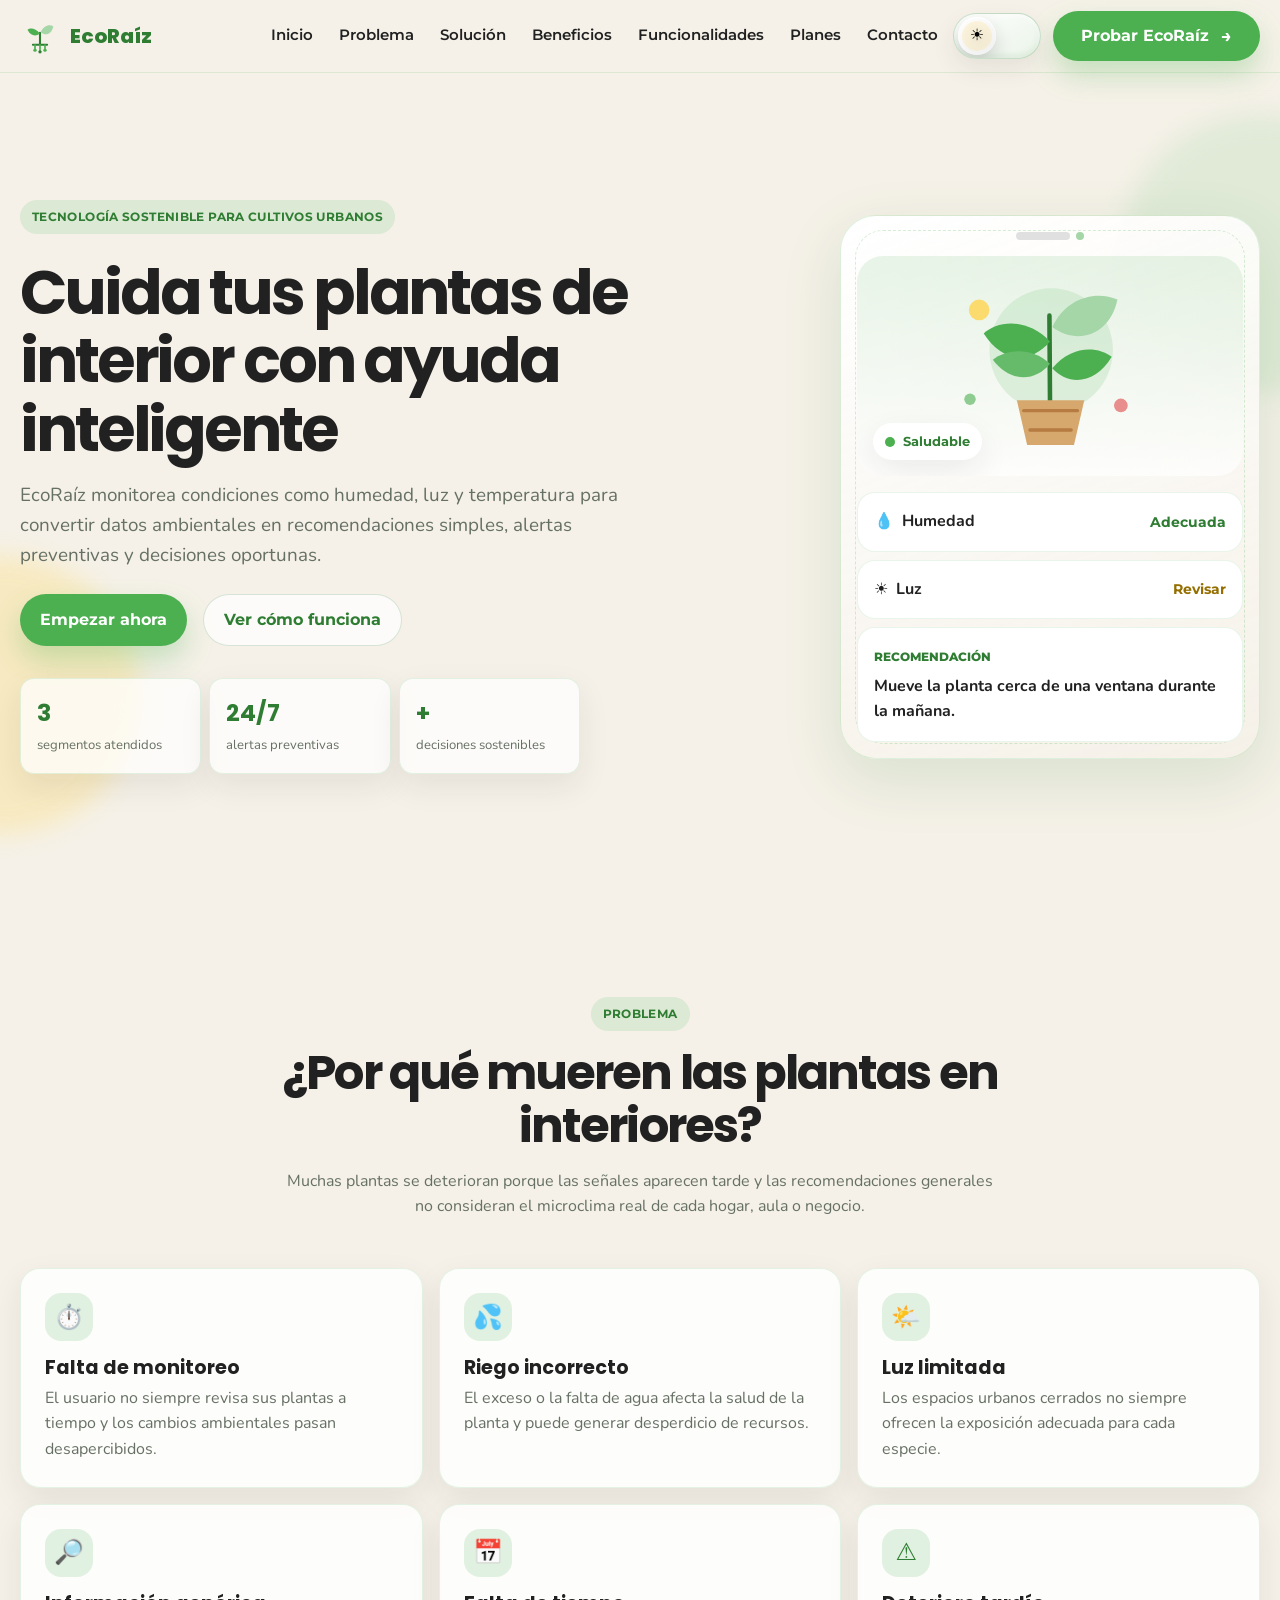
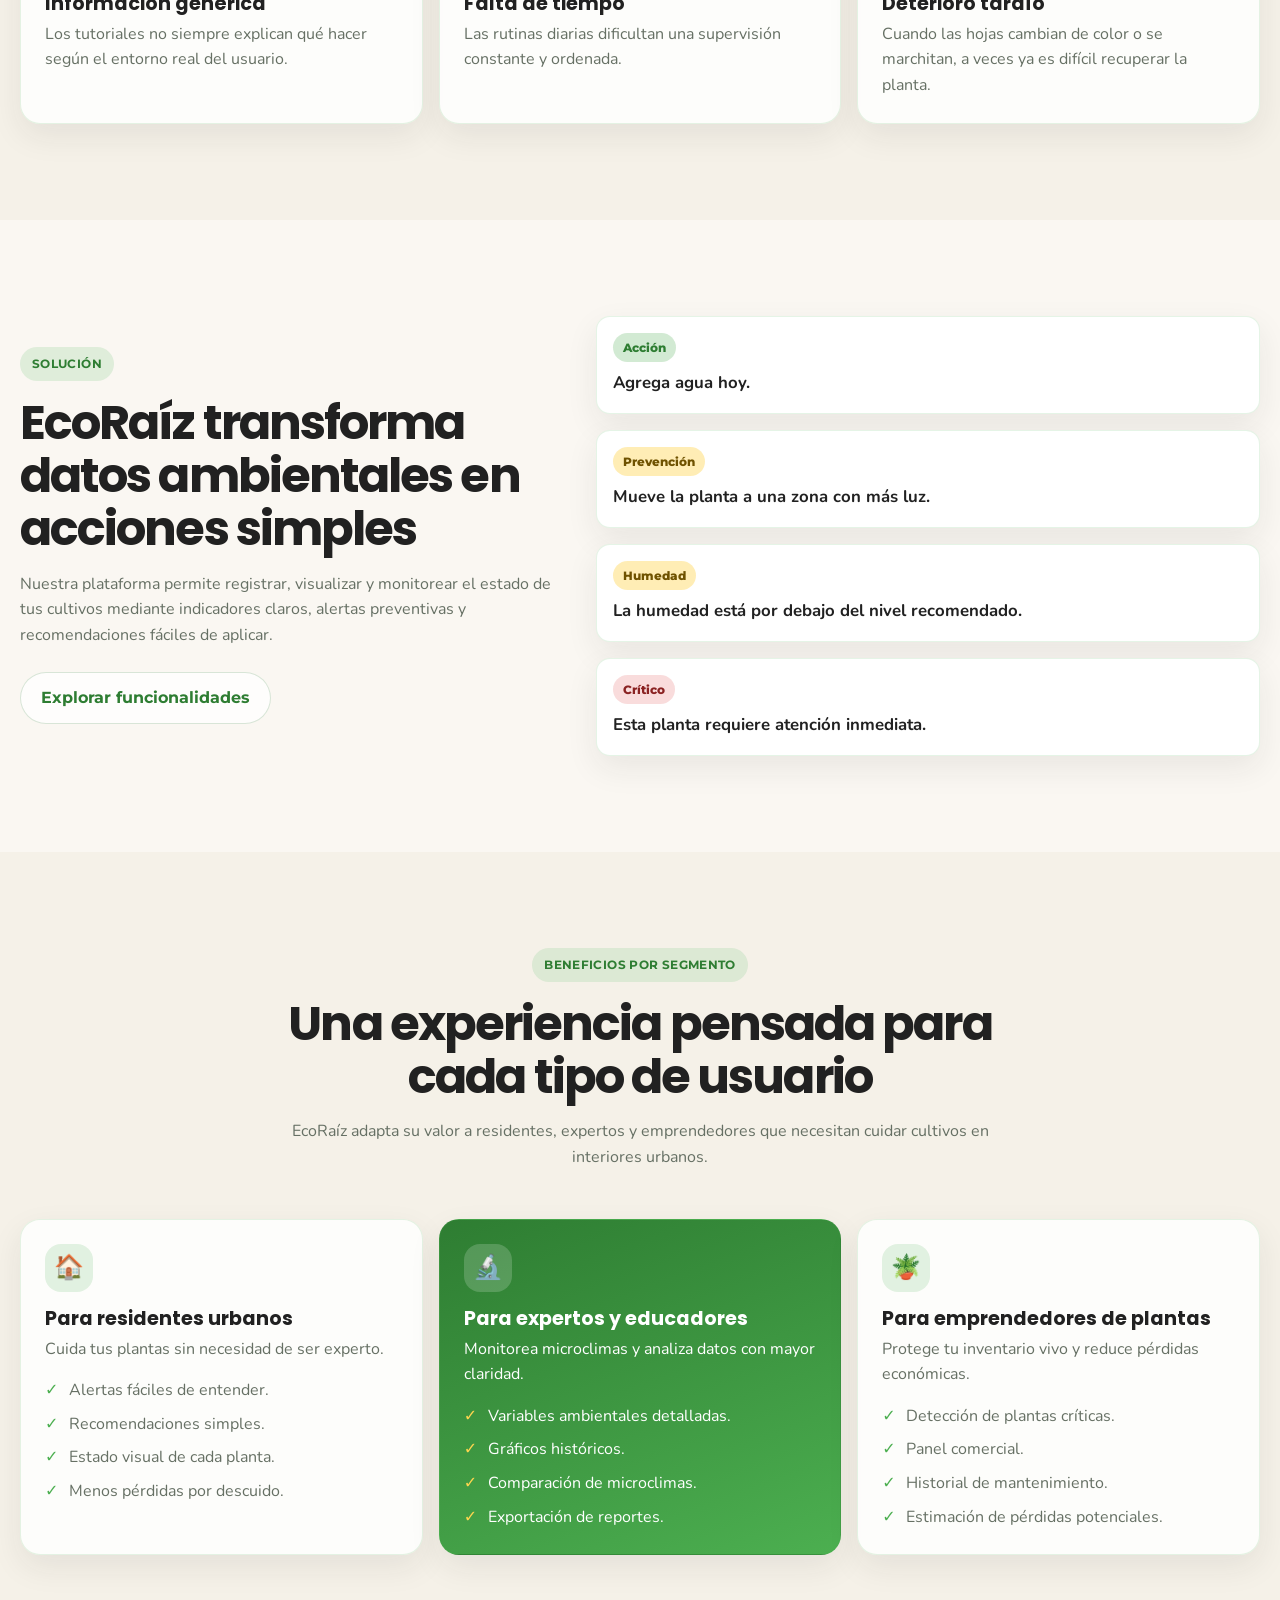
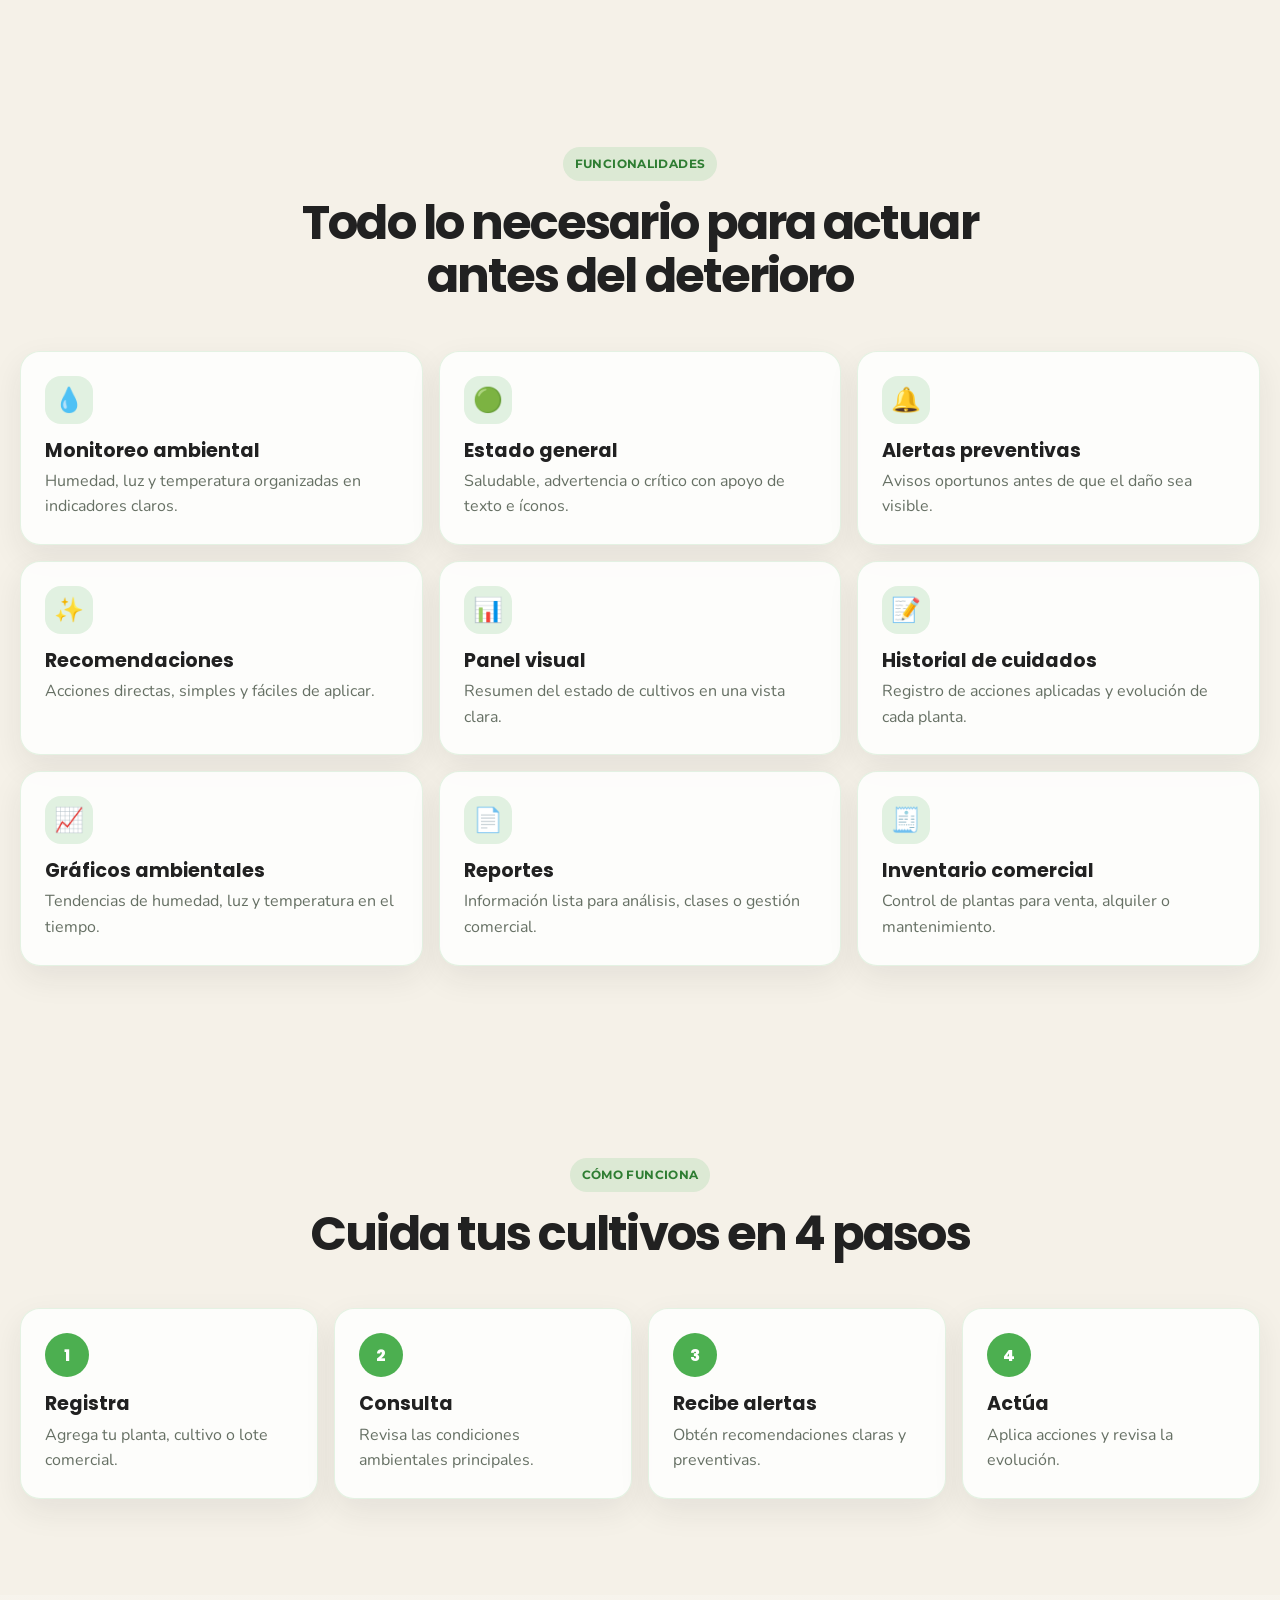
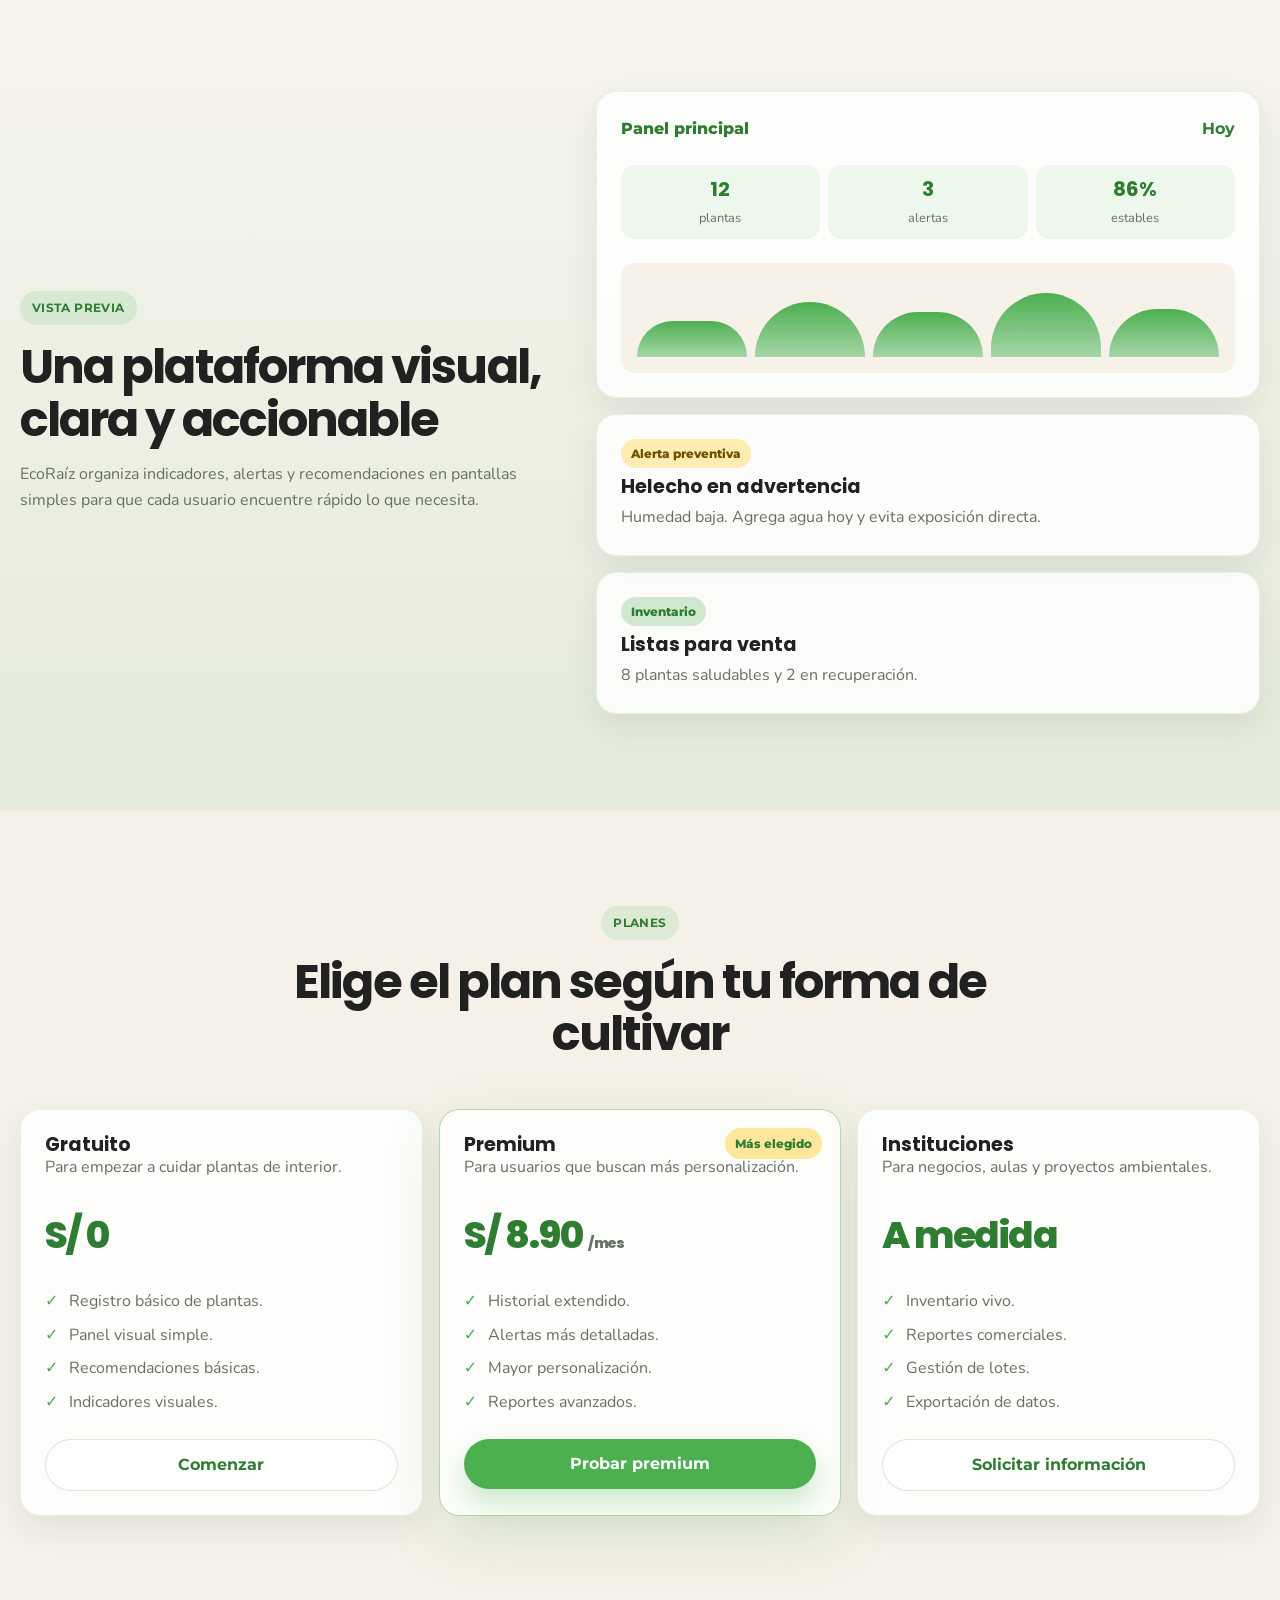
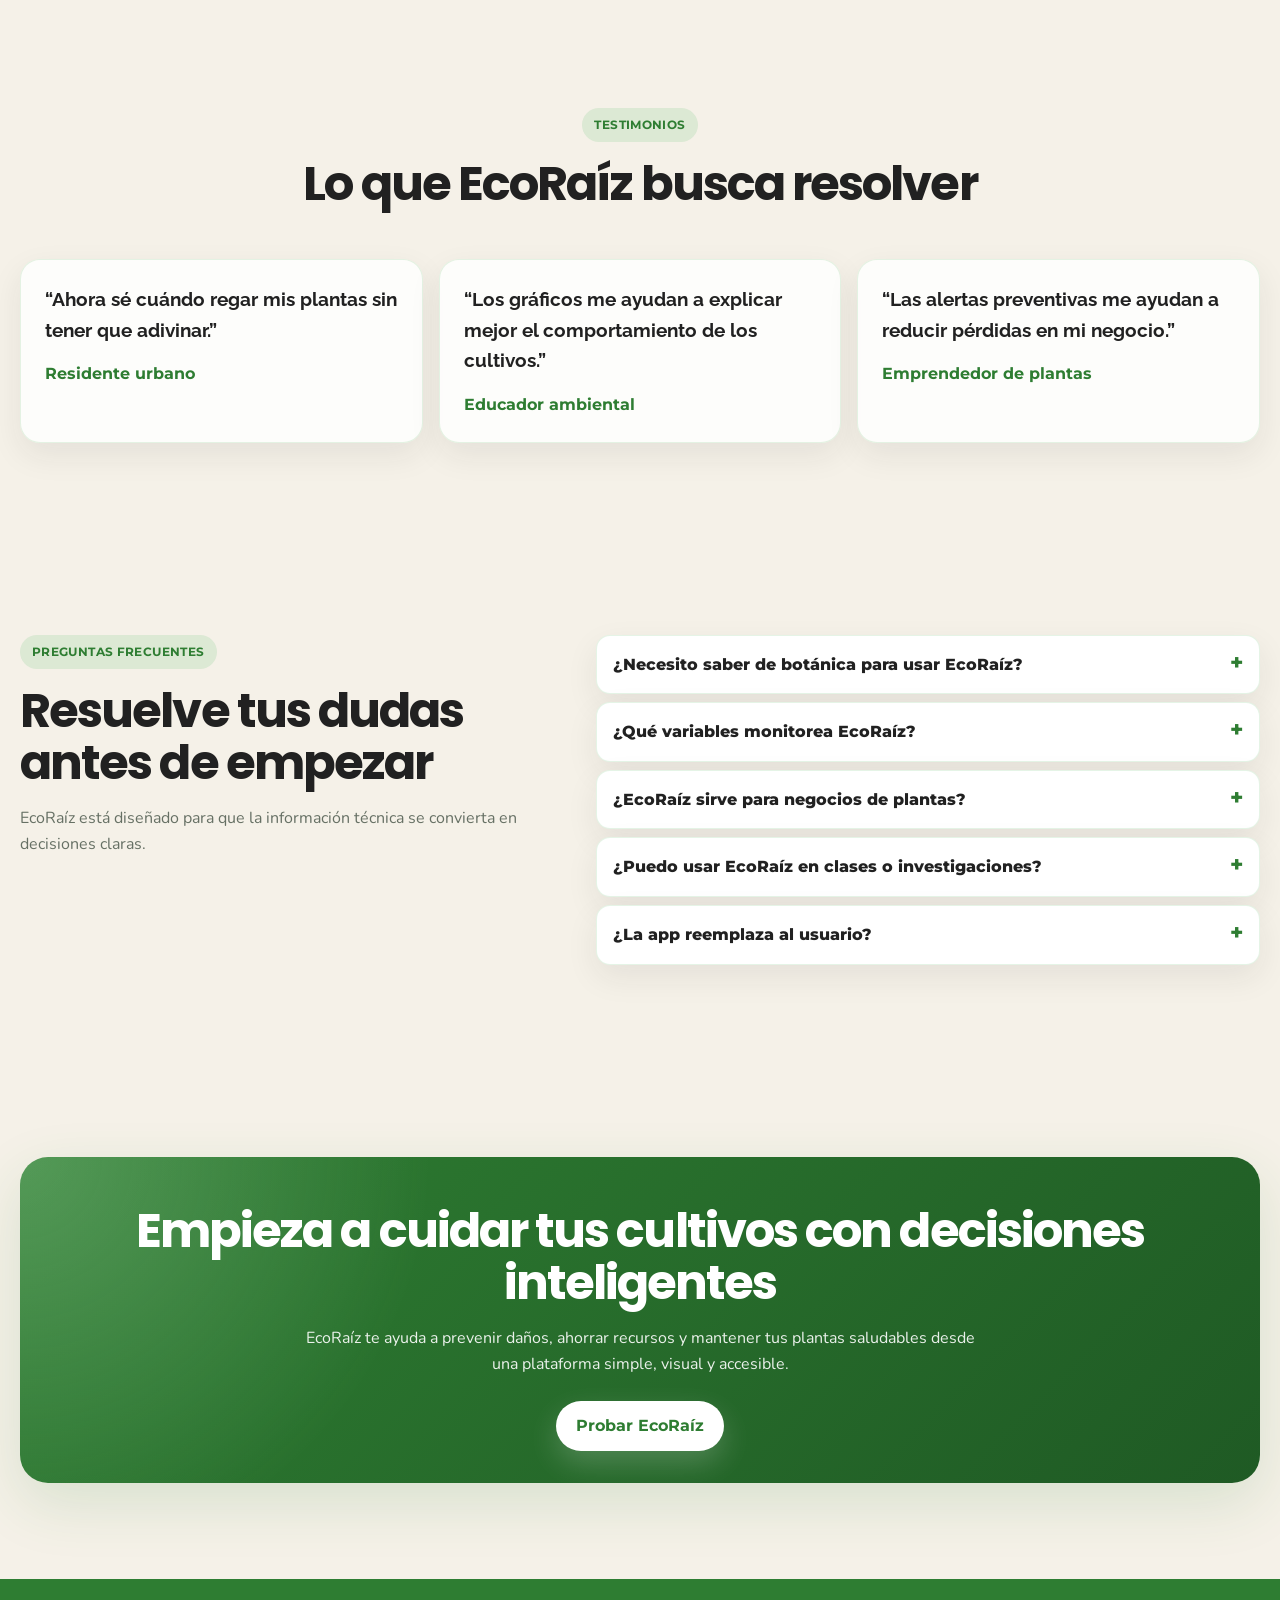
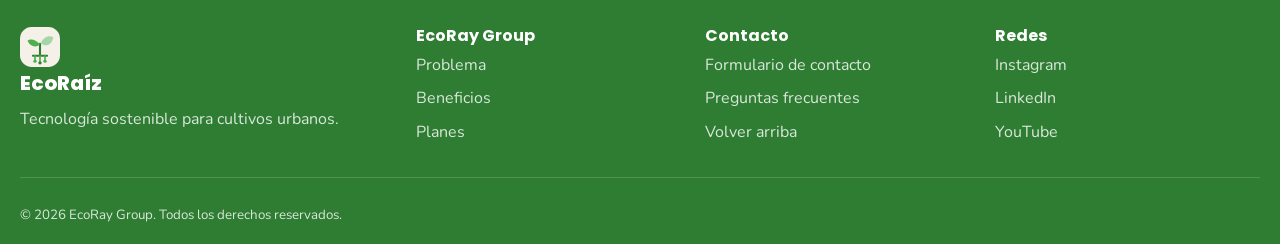
==== public/index.html @ 2dbb739c "feat(landing): organize landing page challenge structure" ====
<!DOCTYPE html>
<html lang="es">
<head>
  <meta charset="UTF-8" />
  <meta name="viewport" content="width=device-width, initial-scale=1.0" />
  <meta name="description" content="EcoRaíz monitorea cultivos de interior y transforma datos ambientales en recomendaciones simples para mantener plantas saludables." />
  <title>EcoRaíz | Tecnología sostenible para cultivos urbanos</title>
  
  <link rel="icon" href="favicon.ico" type="image/x-icon" />
  <link rel="preconnect" href="https://fonts.googleapis.com" />
  <link rel="preconnect" href="https://fonts.gstatic.com" crossorigin />
  <link href="https://fonts.googleapis.com/css2?family=Montserrat:wght@500;600;700&family=Nunito:wght@400;500;600;700&family=Poppins:wght@600;700;800&family=Raleway:wght@600;700&display=swap" rel="stylesheet" />
  <script>
    (function () {
      const savedTheme = localStorage.getItem("ecoraiz-theme");
      document.documentElement.setAttribute("data-theme", savedTheme || "light");
    })();
  </script>
  <link rel="stylesheet" href="assets/styles/styles.css" />
</head>
<body>
  <header class="site-header" id="inicio">
    <nav class="navbar container" aria-label="Navegación principal">
      <a class="brand" href="index.html" aria-label="EcoRaíz inicio">
        <img src="assets/images/logo.svg" alt="Logo EcoRaíz" class="brand-logo" />
        <span>EcoRaíz</span>
      </a>

      <button class="menu-toggle" type="button" aria-label="Abrir menú" aria-expanded="false">
        <span></span>
        <span></span>
        <span></span>
      </button>

      <div class="nav-menu" id="nav-menu">
        <a href="#inicio">Inicio</a>
        <a href="#problema">Problema</a>
        <a href="#solucion">Solución</a>
        <a href="#beneficios">Beneficios</a>
        <a href="#funcionalidades">Funcionalidades</a>
        <a href="#planes">Planes</a>
        <a href="contacto.html">Contacto</a>
        <button class="theme-switch" type="button" data-theme-toggle aria-label="Cambiar a modo oscuro" aria-pressed="false">
          <span class="theme-switch__knob" aria-hidden="true"><span class="theme-switch__knob-icon">☀️</span></span>
        </button>
        <a class="btn btn-primary nav-cta" href="app.html">Probar EcoRaíz</a>
      </div>
    </nav>
  </header>

  <main>
    <section class="hero section-pad" aria-labelledby="hero-title">
      <div class="hero-bg-orb orb-one" aria-hidden="true"></div>
      <div class="hero-bg-orb orb-two" aria-hidden="true"></div>
      <div class="container hero-grid">
        <div class="hero-content reveal">
          <span class="eyebrow">Tecnología sostenible para cultivos urbanos</span>
          <h1 id="hero-title">Cuida tus plantas de interior con ayuda inteligente</h1>
          <p>EcoRaíz monitorea condiciones como humedad, luz y temperatura para convertir datos ambientales en recomendaciones simples, alertas preventivas y decisiones oportunas.</p>
          <div class="hero-actions">
            <a class="btn btn-primary" href="app.html">Empezar ahora</a>
            <a class="btn btn-secondary" href="#como-funciona">Ver cómo funciona</a>
          </div>
          <div class="hero-stats" aria-label="Indicadores principales">
            <div>
              <strong>3</strong>
              <span>segmentos atendidos</span>
            </div>
            <div>
              <strong>24/7</strong>
              <span>alertas preventivas</span>
            </div>
            <div>
              <strong>+</strong>
              <span>decisiones sostenibles</span>
            </div>
          </div>
        </div>

        <div class="hero-visual reveal" aria-label="Vista previa de EcoRaíz">
          <div class="phone-card">
            <div class="phone-top">
              <span></span>
              <span></span>
            </div>
            <div class="plant-preview">
              <img src="assets/images/hero-plant.svg" alt="Ilustración de planta monitoreada" />
              <div class="plant-status success">
                <span class="status-dot"></span>
                Saludable
              </div>
            </div>
            <div class="metric-list">
              <article class="metric-card">
                <div>
                  <span class="metric-icon">💧</span>
                  <p>Humedad</p>
                </div>
                <strong>Adecuada</strong>
              </article>
              <article class="metric-card warning-card">
                <div>
                  <span class="metric-icon">☀️</span>
                  <p>Luz</p>
                </div>
                <strong>Revisar</strong>
              </article>
              <article class="recommendation-card">
                <span>Recomendación</span>
                <p>Mueve la planta cerca de una ventana durante la mañana.</p>
              </article>
            </div>
          </div>
        </div>
      </div>
    </section>

    <section class="section-pad problem" id="problema" aria-labelledby="problem-title">
      <div class="container">
        <div class="section-heading reveal">
          <span class="eyebrow">Problema</span>
          <h2 id="problem-title">¿Por qué mueren las plantas en interiores?</h2>
          <p>Muchas plantas se deterioran porque las señales aparecen tarde y las recomendaciones generales no consideran el microclima real de cada hogar, aula o negocio.</p>
        </div>
        <div class="cards-grid problem-grid">
          <article class="info-card reveal">
            <span class="card-icon">⏱️</span>
            <h3>Falta de monitoreo</h3>
            <p>El usuario no siempre revisa sus plantas a tiempo y los cambios ambientales pasan desapercibidos.</p>
          </article>
          <article class="info-card reveal">
            <span class="card-icon">💦</span>
            <h3>Riego incorrecto</h3>
            <p>El exceso o la falta de agua afecta la salud de la planta y puede generar desperdicio de recursos.</p>
          </article>
          <article class="info-card reveal">
            <span class="card-icon">🌤️</span>
            <h3>Luz limitada</h3>
            <p>Los espacios urbanos cerrados no siempre ofrecen la exposición adecuada para cada especie.</p>
          </article>
          <article class="info-card reveal">
            <span class="card-icon">🔎</span>
            <h3>Información genérica</h3>
            <p>Los tutoriales no siempre explican qué hacer según el entorno real del usuario.</p>
          </article>
          <article class="info-card reveal">
            <span class="card-icon">📅</span>
            <h3>Falta de tiempo</h3>
            <p>Las rutinas diarias dificultan una supervisión constante y ordenada.</p>
          </article>
          <article class="info-card reveal">
            <span class="card-icon">⚠️</span>
            <h3>Deterioro tardío</h3>
            <p>Cuando las hojas cambian de color o se marchitan, a veces ya es difícil recuperar la planta.</p>
          </article>
        </div>
      </div>
    </section>

    <section class="section-pad solution" id="solucion" aria-labelledby="solution-title">
      <div class="container solution-grid">
        <div class="solution-content reveal">
          <span class="eyebrow">Solución</span>
          <h2 id="solution-title">EcoRaíz transforma datos ambientales en acciones simples</h2>
          <p>Nuestra plataforma permite registrar, visualizar y monitorear el estado de tus cultivos mediante indicadores claros, alertas preventivas y recomendaciones fáciles de aplicar.</p>
          <a class="btn btn-secondary" href="#funcionalidades">Explorar funcionalidades</a>
        </div>
        <div class="recommendation-list reveal" aria-label="Ejemplos de recomendaciones">
          <article>
            <span class="tag tag-success">Acción</span>
            <p>Agrega agua hoy.</p>
          </article>
          <article>
            <span class="tag tag-warning">Prevención</span>
            <p>Mueve la planta a una zona con más luz.</p>
          </article>
          <article>
            <span class="tag tag-warning">Humedad</span>
            <p>La humedad está por debajo del nivel recomendado.</p>
          </article>
          <article>
            <span class="tag tag-error">Crítico</span>
            <p>Esta planta requiere atención inmediata.</p>
          </article>
        </div>
      </div>
    </section>

    <section class="section-pad benefits" id="beneficios" aria-labelledby="benefits-title">
      <div class="container">
        <div class="section-heading reveal">
          <span class="eyebrow">Beneficios por segmento</span>
          <h2 id="benefits-title">Una experiencia pensada para cada tipo de usuario</h2>
          <p>EcoRaíz adapta su valor a residentes, expertos y emprendedores que necesitan cuidar cultivos en interiores urbanos.</p>
        </div>
        <div class="segment-grid">
          <article class="segment-card reveal">
            <div class="segment-icon">🏠</div>
            <h3>Para residentes urbanos</h3>
            <p>Cuida tus plantas sin necesidad de ser experto.</p>
            <ul>
              <li>Alertas fáciles de entender.</li>
              <li>Recomendaciones simples.</li>
              <li>Estado visual de cada planta.</li>
              <li>Menos pérdidas por descuido.</li>
            </ul>
          </article>
          <article class="segment-card featured reveal">
            <div class="segment-icon">🔬</div>
            <h3>Para expertos y educadores</h3>
            <p>Monitorea microclimas y analiza datos con mayor claridad.</p>
            <ul>
              <li>Variables ambientales detalladas.</li>
              <li>Gráficos históricos.</li>
              <li>Comparación de microclimas.</li>
              <li>Exportación de reportes.</li>
            </ul>
          </article>
          <article class="segment-card reveal">
            <div class="segment-icon">🪴</div>
            <h3>Para emprendedores de plantas</h3>
            <p>Protege tu inventario vivo y reduce pérdidas económicas.</p>
            <ul>
              <li>Detección de plantas críticas.</li>
              <li>Panel comercial.</li>
              <li>Historial de mantenimiento.</li>
              <li>Estimación de pérdidas potenciales.</li>
            </ul>
          </article>
        </div>
      </div>
    </section>

    <section class="section-pad features" id="funcionalidades" aria-labelledby="features-title">
      <div class="container">
        <div class="section-heading reveal">
          <span class="eyebrow">Funcionalidades</span>
          <h2 id="features-title">Todo lo necesario para actuar antes del deterioro</h2>
        </div>
        <div class="feature-grid">
          <article class="feature-card reveal"><span>💧</span><h3>Monitoreo ambiental</h3><p>Humedad, luz y temperatura organizadas en indicadores claros.</p></article>
          <article class="feature-card reveal"><span>🟢</span><h3>Estado general</h3><p>Saludable, advertencia o crítico con apoyo de texto e íconos.</p></article>
          <article class="feature-card reveal"><span>🔔</span><h3>Alertas preventivas</h3><p>Avisos oportunos antes de que el daño sea visible.</p></article>
          <article class="feature-card reveal"><span>✨</span><h3>Recomendaciones</h3><p>Acciones directas, simples y fáciles de aplicar.</p></article>
          <article class="feature-card reveal"><span>📊</span><h3>Panel visual</h3><p>Resumen del estado de cultivos en una vista clara.</p></article>
          <article class="feature-card reveal"><span>📝</span><h3>Historial de cuidados</h3><p>Registro de acciones aplicadas y evolución de cada planta.</p></article>
          <article class="feature-card reveal"><span>📈</span><h3>Gráficos ambientales</h3><p>Tendencias de humedad, luz y temperatura en el tiempo.</p></article>
          <article class="feature-card reveal"><span>📄</span><h3>Reportes</h3><p>Información lista para análisis, clases o gestión comercial.</p></article>
          <article class="feature-card reveal"><span>🧾</span><h3>Inventario comercial</h3><p>Control de plantas para venta, alquiler o mantenimiento.</p></article>
        </div>
      </div>
    </section>

    <section class="section-pad how" id="como-funciona" aria-labelledby="how-title">
      <div class="container">
        <div class="section-heading reveal">
          <span class="eyebrow">Cómo funciona</span>
          <h2 id="how-title">Cuida tus cultivos en 4 pasos</h2>
        </div>
        <div class="steps">
          <article class="step-card reveal"><span>1</span><h3>Registra</h3><p>Agrega tu planta, cultivo o lote comercial.</p></article>
          <article class="step-card reveal"><span>2</span><h3>Consulta</h3><p>Revisa las condiciones ambientales principales.</p></article>
          <article class="step-card reveal"><span>3</span><h3>Recibe alertas</h3><p>Obtén recomendaciones claras y preventivas.</p></article>
          <article class="step-card reveal"><span>4</span><h3>Actúa</h3><p>Aplica acciones y revisa la evolución.</p></article>
        </div>
      </div>
    </section>

    <section class="section-pad preview" aria-labelledby="preview-title">
      <div class="container preview-grid">
        <div class="preview-content reveal">
          <span class="eyebrow">Vista previa</span>
          <h2 id="preview-title">Una plataforma visual, clara y accionable</h2>
          <p>EcoRaíz organiza indicadores, alertas y recomendaciones en pantallas simples para que cada usuario encuentre rápido lo que necesita.</p>
        </div>
        <div class="ui-showcase reveal" aria-label="Simulación de pantallas de EcoRaíz">
          <div class="panel-card main-panel">
            <div class="panel-header">
              <span>Panel principal</span>
              <strong>Hoy</strong>
            </div>
            <div class="panel-kpis">
              <div><strong>12</strong><span>plantas</span></div>
              <div><strong>3</strong><span>alertas</span></div>
              <div><strong>86%</strong><span>estables</span></div>
            </div>
            <div class="bar-chart" aria-hidden="true">
              <span style="height: 46%"></span>
              <span style="height: 70%"></span>
              <span style="height: 58%"></span>
              <span style="height: 82%"></span>
              <span style="height: 62%"></span>
            </div>
          </div>
          <div class="panel-card alert-panel">
            <span class="tag tag-warning">Alerta preventiva</span>
            <h3>Helecho en advertencia</h3>
            <p>Humedad baja. Agrega agua hoy y evita exposición directa.</p>
          </div>
          <div class="panel-card inventory-panel">
            <span class="tag tag-success">Inventario</span>
            <h3>Listas para venta</h3>
            <p>8 plantas saludables y 2 en recuperación.</p>
          </div>
        </div>
      </div>
    </section>

    <section class="section-pad pricing" id="planes" aria-labelledby="pricing-title">
      <div class="container">
        <div class="section-heading reveal">
          <span class="eyebrow">Planes</span>
          <h2 id="pricing-title">Elige el plan según tu forma de cultivar</h2>
        </div>
        <div class="pricing-grid">
          <article class="price-card reveal">
            <h3>Gratuito</h3>
            <p>Para empezar a cuidar plantas de interior.</p>
            <div class="price">S/ 0</div>
            <ul>
              <li>Registro básico de plantas.</li>
              <li>Panel visual simple.</li>
              <li>Recomendaciones básicas.</li>
              <li>Indicadores visuales.</li>
            </ul>
            <a class="btn btn-secondary" href="app.html">Comenzar</a>
          </article>
          <article class="price-card popular reveal">
            <span class="popular-badge">Más elegido</span>
            <h3>Premium</h3>
            <p>Para usuarios que buscan más personalización.</p>
            <div class="price">S/ 8.90 <small>/ mes</small></div>
            <ul>
              <li>Historial extendido.</li>
              <li>Alertas más detalladas.</li>
              <li>Mayor personalización.</li>
              <li>Reportes avanzados.</li>
            </ul>
            <a class="btn btn-primary" href="app.html">Probar premium</a>
          </article>
          <article class="price-card reveal">
            <h3>Instituciones</h3>
            <p>Para negocios, aulas y proyectos ambientales.</p>
            <div class="price">A medida</div>
            <ul>
              <li>Inventario vivo.</li>
              <li>Reportes comerciales.</li>
              <li>Gestión de lotes.</li>
              <li>Exportación de datos.</li>
            </ul>
            <a class="btn btn-secondary" href="contacto.html">Solicitar información</a>
          </article>
        </div>
      </div>
    </section>

    <section class="section-pad testimonials" aria-labelledby="testimonials-title">
      <div class="container">
        <div class="section-heading reveal">
          <span class="eyebrow">Testimonios</span>
          <h2 id="testimonials-title">Lo que EcoRaíz busca resolver</h2>
        </div>
        <div class="testimonial-grid">
          <article class="testimonial-card reveal">
            <p>“Ahora sé cuándo regar mis plantas sin tener que adivinar.”</p>
            <strong>Residente urbano</strong>
          </article>
          <article class="testimonial-card reveal">
            <p>“Los gráficos me ayudan a explicar mejor el comportamiento de los cultivos.”</p>
            <strong>Educador ambiental</strong>
          </article>
          <article class="testimonial-card reveal">
            <p>“Las alertas preventivas me ayudan a reducir pérdidas en mi negocio.”</p>
            <strong>Emprendedor de plantas</strong>
          </article>
        </div>
      </div>
    </section>

    <section class="section-pad faq" aria-labelledby="faq-title">
      <div class="container faq-grid">
        <div class="faq-intro reveal">
          <span class="eyebrow">Preguntas frecuentes</span>
          <h2 id="faq-title">Resuelve tus dudas antes de empezar</h2>
          <p>EcoRaíz está diseñado para que la información técnica se convierta en decisiones claras.</p>
        </div>
        <div class="faq-list reveal">
          <details>
            <summary>¿Necesito saber de botánica para usar EcoRaíz?</summary>
            <p>No. EcoRaíz está diseñado para usuarios sin conocimientos técnicos.</p>
          </details>
          <details>
            <summary>¿Qué variables monitorea EcoRaíz?</summary>
            <p>Humedad, luz, temperatura y estado general del cultivo.</p>
          </details>
          <details>
            <summary>¿EcoRaíz sirve para negocios de plantas?</summary>
            <p>Sí. Permite gestionar inventario vivo, detectar riesgos y reducir pérdidas.</p>
          </details>
          <details>
            <summary>¿Puedo usar EcoRaíz en clases o investigaciones?</summary>
            <p>Sí. Cuenta con paneles visuales, gráficos históricos y reportes.</p>
          </details>
          <details>
            <summary>¿La app reemplaza al usuario?</summary>
            <p>No. Ayuda a tomar mejores decisiones, pero el usuario mantiene el control final.</p>
          </details>
        </div>
      </div>
    </section>

    <section class="cta section-pad" aria-labelledby="cta-title">
      <div class="container cta-card reveal">
        <h2 id="cta-title">Empieza a cuidar tus cultivos con decisiones inteligentes</h2>
        <p>EcoRaíz te ayuda a prevenir daños, ahorrar recursos y mantener tus plantas saludables desde una plataforma simple, visual y accesible.</p>
        <a class="btn btn-light" href="app.html">Probar EcoRaíz</a>
      </div>
    </section>
  </main>

  <footer class="site-footer">
    <div class="container footer-grid">
      <div>
        <a class="brand footer-brand" href="index.html">
          <img src="assets/images/logo.svg" alt="Logo EcoRaíz" class="brand-logo" />
          <span>EcoRaíz</span>
        </a>
        <p>Tecnología sostenible para cultivos urbanos.</p>
      </div>
      <div>
        <h3>EcoRay Group</h3>
        <a href="#problema">Problema</a>
        <a href="#beneficios">Beneficios</a>
        <a href="#planes">Planes</a>
      </div>
      <div>
        <h3>Contacto</h3>
        <a href="contacto.html">Formulario de contacto</a>
        <a href="#faq-title">Preguntas frecuentes</a>
        <a href="#inicio">Volver arriba</a>
      </div>
      <div>
        <h3>Redes</h3>
        <a href="#" aria-label="Instagram de EcoRaíz">Instagram</a>
        <a href="#" aria-label="LinkedIn de EcoRaíz">LinkedIn</a>
        <a href="#" aria-label="YouTube de EcoRaíz">YouTube</a>
      </div>
    </div>
    <div class="footer-bottom container">
      <small>© 2026 EcoRay Group. Todos los derechos reservados.</small>
    </div>
  </footer>

  <script src="assets/scripts/main.js"></script>
</body>
</html>
---- public/assets/styles/styles.css ----
:root {
  --green: #4CAF50;
  --green-dark: #2E7D32;
  --green-light: #A5D6A7;
  --cream: #F5F1E8;
  --black: #212121;
  --yellow: #FFD54F;
  --red: #E57373;
  --gray: #E0E0E0;
  --white: #ffffff;
  --muted: #667064;
  --shadow: 0 20px 60px rgba(46, 125, 50, 0.14);
  --shadow-soft: 0 12px 32px rgba(33, 33, 33, 0.08);
  --radius-xl: 28px;
  --radius-lg: 20px;
  --radius-md: 14px;
  --space-1: 4px;
  --space-2: 8px;
  --space-3: 16px;
  --space-4: 24px;
  --space-5: 32px;
  --space-6: 48px;
  --space-7: 72px;
}

* {
  box-sizing: border-box;
  margin: 0;
  padding: 0;
}

html {
  scroll-behavior: smooth;
}

body {
  background: var(--cream);
  color: var(--black);
  font-family: "Nunito", system-ui, -apple-system, BlinkMacSystemFont, "Segoe UI", sans-serif;
  font-size: 16px;
  line-height: 1.6;
  overflow-x: hidden;
}

img {
  display: block;
  max-width: 100%;
}

a {
  color: inherit;
  text-decoration: none;
}

button,
input,
select,
textarea {
  font: inherit;
}

.container {
  width: min(1120px, calc(100% - 32px));
  margin-inline: auto;
}

.section-pad {
  padding: 72px 0;
}

.site-header {
  position: sticky;
  top: 0;
  z-index: 100;
  background: rgba(245, 241, 232, 0.84);
  backdrop-filter: blur(16px);
  border-bottom: 1px solid rgba(76, 175, 80, 0.14);
}

.navbar {
  min-height: 72px;
  display: flex;
  align-items: center;
  justify-content: space-between;
  gap: var(--space-3);
}

.brand {
  display: inline-flex;
  align-items: center;
  gap: 10px;
  font-family: "Poppins", sans-serif;
  font-weight: 800;
  font-size: 1.25rem;
  color: var(--green-dark);
}

.brand-logo {
  width: 40px;
  height: 40px;
}

.header-actions {
  display: inline-flex;
  align-items: center;
  gap: var(--space-2);
}

.theme-toggle {
  display: inline-flex;
  min-height: 44px;
  align-items: center;
  justify-content: center;
  gap: 8px;
  padding: 10px 14px;
  border: 1px solid rgba(46, 125, 50, 0.22);
  border-radius: 999px;
  color: var(--green-dark);
  background: rgba(255, 255, 255, 0.72);
  font-family: "Montserrat", sans-serif;
  font-size: 0.88rem;
  font-weight: 800;
  cursor: pointer;
  transition: transform 0.25s ease, border-color 0.25s ease, background 0.25s ease, box-shadow 0.25s ease;
}

.theme-toggle:hover,
.theme-toggle:focus-visible {
  transform: translateY(-2px);
  border-color: var(--green);
  background: rgba(165, 214, 167, 0.26);
  box-shadow: 0 0 0 4px rgba(76, 175, 80, 0.12);
  outline: none;
}

.theme-icon {
  font-size: 1rem;
  line-height: 1;
}

.menu-toggle {
  display: inline-flex;
  width: 44px;
  height: 44px;
  align-items: center;
  justify-content: center;
  flex-direction: column;
  gap: 5px;
  border: 1px solid rgba(46, 125, 50, 0.25);
  background: var(--white);
  border-radius: 14px;
  cursor: pointer;
  transition: 0.25s ease;
}

.menu-toggle span {
  width: 20px;
  height: 2px;
  background: var(--green-dark);
  border-radius: 999px;
  transition: 0.25s ease;
}

.menu-toggle:hover,
.menu-toggle:focus-visible {
  border-color: var(--green);
  box-shadow: 0 0 0 4px rgba(76, 175, 80, 0.12);
  outline: none;
}

.menu-toggle.is-open span:nth-child(1) {
  transform: translateY(7px) rotate(45deg);
}

.menu-toggle.is-open span:nth-child(2) {
  opacity: 0;
}

.menu-toggle.is-open span:nth-child(3) {
  transform: translateY(-7px) rotate(-45deg);
}

.nav-menu {
  position: absolute;
  top: 72px;
  left: 16px;
  right: 16px;
  display: none;
  flex-direction: column;
  gap: var(--space-2);
  padding: var(--space-3);
  background: rgba(255, 255, 255, 0.96);
  border: 1px solid rgba(76, 175, 80, 0.16);
  border-radius: var(--radius-lg);
  box-shadow: var(--shadow-soft);
}

.nav-menu.is-open {
  display: flex;
}

.nav-menu a:not(.btn) {
  color: var(--black);
  font-family: "Montserrat", sans-serif;
  font-size: 0.95rem;
  font-weight: 600;
  padding: 10px 12px;
  border-radius: 12px;
  transition: 0.25s ease;
}

.nav-menu a:not(.btn):hover,
.nav-menu a:not(.btn):focus-visible {
  color: var(--green-dark);
  background: rgba(165, 214, 167, 0.25);
  outline: none;
}

.btn {
  display: inline-flex;
  align-items: center;
  justify-content: center;
  gap: var(--space-2);
  min-height: 44px;
  padding: 12px 20px;
  border: 0;
  border-radius: 999px;
  font-family: "Montserrat", sans-serif;
  font-weight: 700;
  cursor: pointer;
  transition: transform 0.25s ease, box-shadow 0.25s ease, background 0.25s ease;
}

.btn:hover,
.btn:focus-visible {
  transform: translateY(-2px);
  outline: none;
}

.btn-primary {
  color: var(--white);
  background: var(--green);
  box-shadow: 0 14px 28px rgba(76, 175, 80, 0.28);
}

.btn-primary:hover,
.btn-primary:focus-visible {
  background: var(--green-dark);
  box-shadow: 0 18px 36px rgba(46, 125, 50, 0.28);
}

.btn-secondary {
  color: var(--green-dark);
  background: rgba(255, 255, 255, 0.72);
  border: 1px solid rgba(46, 125, 50, 0.18);
}

.btn-secondary:hover,
.btn-secondary:focus-visible {
  background: rgba(165, 214, 167, 0.26);
}

.btn-light {
  color: var(--green-dark);
  background: var(--white);
  box-shadow: 0 12px 30px rgba(255, 255, 255, 0.2);
}

.eyebrow {
  display: inline-flex;
  align-items: center;
  gap: var(--space-2);
  width: fit-content;
  padding: 7px 12px;
  border-radius: 999px;
  background: rgba(165, 214, 167, 0.32);
  color: var(--green-dark);
  font-family: "Montserrat", sans-serif;
  font-size: 0.78rem;
  font-weight: 700;
  letter-spacing: 0.03em;
  text-transform: uppercase;
}

h1,
h2,
h3 {
  color: var(--black);
  font-family: "Poppins", sans-serif;
  line-height: 1.1;
}

h1 {
  margin: var(--space-4) 0 var(--space-3);
  font-size: clamp(2.35rem, 12vw, 3.9rem);
  letter-spacing: -0.05em;
}

h2 {
  margin: var(--space-3) 0;
  font-size: clamp(2rem, 8vw, 3rem);
  letter-spacing: -0.04em;
}

h3 {
  font-size: 1.2rem;
}

p {
  color: var(--muted);
}

.hero {
  position: relative;
  min-height: calc(100vh - 72px);
  display: grid;
  align-items: center;
  overflow: hidden;
}

.hero-bg-orb {
  position: absolute;
  width: 280px;
  height: 280px;
  border-radius: 50%;
  filter: blur(12px);
  opacity: 0.25;
  pointer-events: none;
}

.orb-one {
  top: 5%;
  right: -120px;
  background: var(--green-light);
}

.orb-two {
  bottom: 8%;
  left: -140px;
  background: var(--yellow);
}

.hero-grid {
  position: relative;
  display: grid;
  gap: var(--space-6);
  align-items: center;
}

.hero-content p {
  max-width: 620px;
  font-size: 1.08rem;
}

.hero-actions {
  display: flex;
  flex-wrap: wrap;
  gap: var(--space-3);
  margin-top: var(--space-4);
}

.hero-stats {
  display: grid;
  grid-template-columns: repeat(3, 1fr);
  gap: var(--space-2);
  margin-top: var(--space-5);
  max-width: 560px;
}

.hero-stats div {
  padding: var(--space-3);
  background: rgba(255, 255, 255, 0.72);
  border: 1px solid rgba(76, 175, 80, 0.15);
  border-radius: var(--radius-md);
  box-shadow: var(--shadow-soft);
}

.hero-stats strong {
  display: block;
  color: var(--green-dark);
  font-family: "Poppins", sans-serif;
  font-size: 1.45rem;
}

.hero-stats span {
  color: var(--muted);
  font-size: 0.82rem;
}

.hero-visual {
  justify-self: center;
  width: min(100%, 420px);
}

.phone-card {
  position: relative;
  padding: var(--space-3);
  background: linear-gradient(160deg, rgba(255,255,255,0.98), rgba(245,241,232,0.78));
  border: 1px solid rgba(76, 175, 80, 0.18);
  border-radius: 36px;
  box-shadow: var(--shadow);
}

.phone-card::before {
  content: "";
  position: absolute;
  inset: 14px;
  border: 1px dashed rgba(76, 175, 80, 0.22);
  border-radius: 28px;
  pointer-events: none;
}

.phone-top {
  position: relative;
  z-index: 1;
  display: flex;
  justify-content: center;
  gap: 6px;
  padding-bottom: var(--space-3);
}

.phone-top span:first-child {
  width: 54px;
  height: 8px;
  background: var(--gray);
  border-radius: 999px;
}

.phone-top span:last-child {
  width: 8px;
  height: 8px;
  background: var(--green-light);
  border-radius: 50%;
}

.plant-preview {
  position: relative;
  z-index: 1;
  min-height: 220px;
  display: grid;
  place-items: center;
  background: linear-gradient(180deg, rgba(165, 214, 167, 0.26), rgba(255,255,255,0.7));
  border-radius: 26px;
  overflow: hidden;
}

.plant-preview img {
  width: min(75%, 240px);
}

.plant-status {
  position: absolute;
  left: 16px;
  bottom: 16px;
  display: inline-flex;
  align-items: center;
  gap: 8px;
  padding: 8px 12px;
  color: var(--green-dark);
  background: var(--white);
  border-radius: 999px;
  font-family: "Montserrat", sans-serif;
  font-size: 0.82rem;
  font-weight: 700;
  box-shadow: var(--shadow-soft);
}

.status-dot {
  width: 10px;
  height: 10px;
  background: var(--green);
  border-radius: 50%;
}

.metric-list {
  position: relative;
  z-index: 1;
  display: grid;
  gap: var(--space-2);
  margin-top: var(--space-3);
}

.metric-card,
.recommendation-card {
  padding: var(--space-3);
  background: var(--white);
  border: 1px solid rgba(76, 175, 80, 0.12);
  border-radius: 18px;
}

.metric-card {
  display: flex;
  align-items: center;
  justify-content: space-between;
}

.metric-card div {
  display: flex;
  align-items: center;
  gap: var(--space-2);
}

.metric-card p {
  color: var(--black);
  font-weight: 700;
}

.metric-card strong {
  color: var(--green-dark);
  font-family: "Montserrat", sans-serif;
  font-size: 0.88rem;
}

.warning-card strong {
  color: #946f00;
}

.recommendation-card span {
  color: var(--green-dark);
  font-family: "Montserrat", sans-serif;
  font-size: 0.78rem;
  font-weight: 800;
  text-transform: uppercase;
}

.recommendation-card p {
  margin-top: 4px;
  color: var(--black);
  font-weight: 700;
}

.section-heading {
  max-width: 720px;
  margin: 0 auto var(--space-6);
  text-align: center;
}

.cards-grid,
.segment-grid,
.feature-grid,
.pricing-grid,
.testimonial-grid,
.steps {
  display: grid;
  gap: var(--space-3);
}

.info-card,
.segment-card,
.feature-card,
.price-card,
.testimonial-card,
.step-card,
.panel-card,
.contact-info-card,
.contact-form {
  background: rgba(255, 255, 255, 0.82);
  border: 1px solid rgba(76, 175, 80, 0.14);
  border-radius: var(--radius-lg);
  box-shadow: var(--shadow-soft);
}

.info-card,
.segment-card,
.feature-card,
.price-card,
.testimonial-card,
.step-card {
  padding: var(--space-4);
}

.info-card:hover,
.segment-card:hover,
.feature-card:hover,
.price-card:hover,
.testimonial-card:hover,
.step-card:hover {
  transform: translateY(-5px);
  box-shadow: var(--shadow);
}

.info-card,
.segment-card,
.feature-card,
.price-card,
.testimonial-card,
.step-card {
  transition: transform 0.25s ease, box-shadow 0.25s ease;
}

.card-icon,
.segment-icon,
.feature-card span {
  display: inline-grid;
  place-items: center;
  width: 48px;
  height: 48px;
  margin-bottom: var(--space-3);
  border-radius: 16px;
  background: rgba(165, 214, 167, 0.32);
  color: var(--green-dark);
  font-size: 1.5rem;
}

.info-card h3,
.segment-card h3,
.feature-card h3,
.step-card h3 {
  margin-bottom: var(--space-2);
}

.solution {
  background: rgba(255, 255, 255, 0.42);
}

.solution-grid {
  display: grid;
  gap: var(--space-5);
  align-items: center;
}

.solution-content .btn {
  margin-top: var(--space-4);
}

.recommendation-list {
  display: grid;
  gap: var(--space-3);
}

.recommendation-list article {
  padding: var(--space-3);
  background: var(--white);
  border: 1px solid rgba(76, 175, 80, 0.14);
  border-radius: var(--radius-md);
  box-shadow: var(--shadow-soft);
}

.tag {
  display: inline-flex;
  width: fit-content;
  padding: 5px 10px;
  border-radius: 999px;
  font-family: "Montserrat", sans-serif;
  font-size: 0.75rem;
  font-weight: 800;
}

.tag-success {
  color: var(--green-dark);
  background: rgba(165, 214, 167, 0.5);
}

.tag-warning {
  color: #6f5200;
  background: rgba(255, 213, 79, 0.42);
}

.tag-error {
  color: #8a2222;
  background: rgba(229, 115, 115, 0.25);
}

.recommendation-list p {
  margin-top: var(--space-2);
  color: var(--black);
  font-size: 1.05rem;
  font-weight: 700;
}

.segment-card ul,
.price-card ul,
.contact-info-card ul {
  display: grid;
  gap: var(--space-2);
  margin-top: var(--space-3);
  list-style: none;
}

.segment-card li,
.price-card li,
.contact-info-card li {
  position: relative;
  padding-left: 24px;
  color: var(--muted);
}

.segment-card li::before,
.price-card li::before {
  content: "✓";
  position: absolute;
  left: 0;
  top: 0;
  color: var(--green);
  font-weight: 900;
}

.segment-card.featured {
  background: linear-gradient(160deg, var(--green-dark), var(--green));
  color: var(--white);
}

.segment-card.featured h3,
.segment-card.featured p,
.segment-card.featured li {
  color: var(--white);
}

.segment-card.featured .segment-icon {
  background: rgba(255, 255, 255, 0.18);
  color: var(--white);
}

.segment-card.featured li::before {
  color: var(--yellow);
}

.feature-grid {
  grid-template-columns: 1fr;
}

.steps {
  counter-reset: steps;
}

.step-card span {
  display: inline-grid;
  place-items: center;
  width: 44px;
  height: 44px;
  margin-bottom: var(--space-3);
  color: var(--white);
  background: var(--green);
  border-radius: 50%;
  font-family: "Poppins", sans-serif;
  font-weight: 800;
}

.preview {
  background: linear-gradient(180deg, rgba(255,255,255,0.2), rgba(165,214,167,0.22));
}

.preview-grid {
  display: grid;
  gap: var(--space-5);
  align-items: center;
}

.ui-showcase {
  display: grid;
  gap: var(--space-3);
}

.panel-card {
  padding: var(--space-4);
}

.main-panel {
  min-height: 260px;
}

.panel-header {
  display: flex;
  justify-content: space-between;
  gap: var(--space-3);
  color: var(--green-dark);
  font-family: "Montserrat", sans-serif;
  font-weight: 800;
}

.panel-kpis {
  display: grid;
  grid-template-columns: repeat(3, 1fr);
  gap: var(--space-2);
  margin: var(--space-4) 0;
}

.panel-kpis div {
  padding: var(--space-2);
  background: rgba(165, 214, 167, 0.18);
  border-radius: 14px;
  text-align: center;
}

.panel-kpis strong {
  display: block;
  color: var(--green-dark);
  font-family: "Poppins", sans-serif;
  font-size: 1.25rem;
}

.panel-kpis span {
  color: var(--muted);
  font-size: 0.8rem;
}

.bar-chart {
  height: 110px;
  display: flex;
  align-items: end;
  gap: var(--space-2);
  padding: var(--space-3);
  background: rgba(245, 241, 232, 0.9);
  border-radius: var(--radius-md);
}

.bar-chart span {
  flex: 1;
  background: linear-gradient(180deg, var(--green), var(--green-light));
  border-radius: 999px 999px 6px 6px;
}

.alert-panel h3,
.inventory-panel h3 {
  margin: var(--space-2) 0;
}

.price-card {
  position: relative;
}

.price-card.popular {
  border-color: rgba(76, 175, 80, 0.45);
  box-shadow: var(--shadow);
}

.popular-badge {
  position: absolute;
  top: 18px;
  right: 18px;
  padding: 6px 10px;
  color: var(--green-dark);
  background: rgba(255, 213, 79, 0.55);
  border-radius: 999px;
  font-family: "Montserrat", sans-serif;
  font-size: 0.75rem;
  font-weight: 800;
}

.price {
  margin: var(--space-4) 0;
  color: var(--green-dark);
  font-family: "Poppins", sans-serif;
  font-size: 2.35rem;
  font-weight: 800;
  letter-spacing: -0.04em;
}

.price small {
  color: var(--muted);
  font-size: 0.9rem;
}

.price-card .btn {
  width: 100%;
  margin-top: var(--space-4);
}

.testimonial-card p {
  color: var(--black);
  font-family: "Raleway", sans-serif;
  font-size: 1.2rem;
  font-weight: 700;
}

.testimonial-card strong {
  display: block;
  margin-top: var(--space-3);
  color: var(--green-dark);
  font-family: "Montserrat", sans-serif;
}

.faq-grid {
  display: grid;
  gap: var(--space-5);
}

.faq-list {
  display: grid;
  gap: var(--space-2);
}

details {
  background: var(--white);
  border: 1px solid rgba(76, 175, 80, 0.14);
  border-radius: var(--radius-md);
  box-shadow: var(--shadow-soft);
  overflow: hidden;
}

summary {
  list-style: none;
  display: flex;
  justify-content: space-between;
  gap: var(--space-3);
  padding: var(--space-3);
  color: var(--black);
  font-family: "Montserrat", sans-serif;
  font-weight: 800;
  cursor: pointer;
}

summary::-webkit-details-marker {
  display: none;
}

summary::after {
  content: "+";
  color: var(--green-dark);
  font-size: 1.35rem;
  line-height: 1;
}

details[open] summary::after {
  content: "−";
}

details p {
  padding: 0 var(--space-3) var(--space-3);
}

.cta-card {
  padding: var(--space-5);
  text-align: center;
  color: var(--white);
  background: radial-gradient(circle at top left, rgba(165, 214, 167, 0.32), transparent 32%), linear-gradient(135deg, var(--green-dark), #1f5a24);
  border-radius: var(--radius-xl);
  box-shadow: var(--shadow);
}

.cta-card h2,
.cta-card p {
  color: var(--white);
}

.cta-card p {
  max-width: 680px;
  margin: 0 auto var(--space-4);
  opacity: 0.9;
}

.site-footer {
  padding: var(--space-6) 0 var(--space-3);
  color: var(--white);
  background: var(--green-dark);
}

.footer-grid {
  display: grid;
  gap: var(--space-4);
}

.footer-brand,
.footer-brand span {
  color: var(--white);
}

.site-footer p,
.site-footer a,
.site-footer small {
  color: rgba(255, 255, 255, 0.82);
}

.site-footer h3 {
  margin-bottom: var(--space-2);
  color: var(--white);
  font-size: 1rem;
}

.site-footer a {
  display: block;
  width: fit-content;
  margin-bottom: 8px;
}

.site-footer a:hover,
.site-footer a:focus-visible {
  color: var(--white);
  outline: none;
}

.footer-bottom {
  padding-top: var(--space-4);
  margin-top: var(--space-4);
  border-top: 1px solid rgba(255, 255, 255, 0.16);
}

.compact-footer {
  padding: var(--space-3) 0;
}

.compact-footer .footer-bottom {
  padding-top: 0;
  margin-top: 0;
  border-top: 0;
}

.contact-page {
  min-height: calc(100vh - 168px);
}

.contact-layout {
  display: grid;
  gap: var(--space-5);
  align-items: start;
}

.contact-copy h1 {
  margin: var(--space-3) 0;
  font-size: clamp(2.4rem, 9vw, 4rem);
}

.contact-info-card {
  margin-top: var(--space-4);
  padding: var(--space-4);
}

.contact-info-card h2 {
  margin: 0 0 var(--space-2);
  font-size: 1.5rem;
}

.contact-info-card li {
  display: flex;
  gap: var(--space-2);
  padding-left: 0;
}

.contact-form {
  display: grid;
  gap: var(--space-3);
  padding: var(--space-4);
}

.form-row {
  display: grid;
  gap: 6px;
}

label {
  color: var(--black);
  font-family: "Montserrat", sans-serif;
  font-size: 0.92rem;
  font-weight: 800;
}

input,
select,
textarea {
  width: 100%;
  min-height: 48px;
  padding: 12px 14px;
  color: var(--black);
  background: rgba(245, 241, 232, 0.55);
  border: 1px solid rgba(46, 125, 50, 0.2);
  border-radius: 14px;
  transition: 0.25s ease;
}

textarea {
  resize: vertical;
  min-height: 132px;
}

input:focus,
select:focus,
textarea:focus {
  border-color: var(--green);
  box-shadow: 0 0 0 4px rgba(76, 175, 80, 0.14);
  outline: none;
}

.form-row.has-error input,
.form-row.has-error select,
.form-row.has-error textarea {
  border-color: var(--red);
}

.error-message {
  min-height: 18px;
  color: #9d2525;
  font-size: 0.82rem;
}

.form-submit {
  width: 100%;
}

.form-status {
  min-height: 24px;
  color: var(--green-dark);
  font-weight: 800;
}

.form-status.error {
  color: #9d2525;
}

.reveal {
  opacity: 0;
  transform: translateY(18px);
  transition: opacity 0.55s ease, transform 0.55s ease;
}

.reveal.is-visible {
  opacity: 1;
  transform: translateY(0);
}


html[data-theme="dark"] {
  color-scheme: dark;
  --cream: #0e1711;
  --black: #f4fbf2;
  --muted: #b9c7b6;
  --gray: #35433a;
  --green: #75c978;
  --green-dark: #a5d6a7;
  --green-light: #244d2a;
  --shadow: 0 20px 60px rgba(0, 0, 0, 0.38);
  --shadow-soft: 0 12px 32px rgba(0, 0, 0, 0.26);
}

html[data-theme="dark"] body {
  background: radial-gradient(circle at top left, rgba(76, 175, 80, 0.16), transparent 28%), var(--cream);
}

html[data-theme="dark"] .site-header {
  background: rgba(14, 23, 17, 0.88);
  border-bottom-color: rgba(165, 214, 167, 0.18);
}

html[data-theme="dark"] .menu-toggle,
html[data-theme="dark"] .nav-menu,
html[data-theme="dark"] .theme-toggle,
html[data-theme="dark"] .btn-secondary,
html[data-theme="dark"] .hero-stats div,
html[data-theme="dark"] .info-card,
html[data-theme="dark"] .segment-card,
html[data-theme="dark"] .feature-card,
html[data-theme="dark"] .price-card,
html[data-theme="dark"] .testimonial-card,
html[data-theme="dark"] .step-card,
html[data-theme="dark"] .panel-card,
html[data-theme="dark"] .contact-info-card,
html[data-theme="dark"] .contact-form,
html[data-theme="dark"] details,
html[data-theme="dark"] .metric-card,
html[data-theme="dark"] .recommendation-card,
html[data-theme="dark"] .recommendation-list article {
  background: rgba(24, 39, 29, 0.92);
  border-color: rgba(165, 214, 167, 0.18);
}

html[data-theme="dark"] .nav-menu a:not(.btn):hover,
html[data-theme="dark"] .nav-menu a:not(.btn):focus-visible,
html[data-theme="dark"] .theme-toggle:hover,
html[data-theme="dark"] .theme-toggle:focus-visible,
html[data-theme="dark"] .btn-secondary:hover,
html[data-theme="dark"] .btn-secondary:focus-visible {
  background: rgba(165, 214, 167, 0.12);
}

html[data-theme="dark"] .btn-primary {
  color: #ffffff;
  background: #4caf50;
  box-shadow: 0 14px 28px rgba(76, 175, 80, 0.2);
}

html[data-theme="dark"] .btn-primary:hover,
html[data-theme="dark"] .btn-primary:focus-visible {
  background: #66bb6a;
}

html[data-theme="dark"] .btn-light {
  color: #f4fbf2;
  background: rgba(255, 255, 255, 0.12);
}

html[data-theme="dark"] .eyebrow,
html[data-theme="dark"] .card-icon,
html[data-theme="dark"] .segment-icon,
html[data-theme="dark"] .feature-card span,
html[data-theme="dark"] .panel-kpis div {
  background: rgba(165, 214, 167, 0.12);
}

html[data-theme="dark"] .solution {
  background: rgba(255, 255, 255, 0.04);
}

html[data-theme="dark"] .phone-card {
  background: linear-gradient(160deg, rgba(24, 39, 29, 0.98), rgba(16, 28, 19, 0.86));
  border-color: rgba(165, 214, 167, 0.2);
}

html[data-theme="dark"] .phone-card::before {
  border-color: rgba(165, 214, 167, 0.24);
}

html[data-theme="dark"] .plant-preview {
  background: linear-gradient(180deg, rgba(76, 175, 80, 0.18), rgba(255, 255, 255, 0.05));
}

html[data-theme="dark"] .plant-status {
  background: rgba(14, 23, 17, 0.94);
}

html[data-theme="dark"] .preview {
  background: linear-gradient(180deg, rgba(255, 255, 255, 0.03), rgba(76, 175, 80, 0.12));
}

html[data-theme="dark"] .bar-chart {
  background: rgba(255, 255, 255, 0.06);
}

html[data-theme="dark"] .segment-card.featured,
html[data-theme="dark"] .cta-card {
  background: radial-gradient(circle at top left, rgba(165, 214, 167, 0.2), transparent 34%), linear-gradient(135deg, #16391c, #245c2d);
}

html[data-theme="dark"] .site-footer {
  background: #102815;
}

html[data-theme="dark"] input,
html[data-theme="dark"] select,
html[data-theme="dark"] textarea {
  background: rgba(255, 255, 255, 0.06);
  border-color: rgba(165, 214, 167, 0.22);
  color: var(--black);
}

html[data-theme="dark"] input::placeholder,
html[data-theme="dark"] textarea::placeholder {
  color: rgba(244, 251, 242, 0.48);
}

html[data-theme="dark"] .error-message,
html[data-theme="dark"] .form-status.error,
html[data-theme="dark"] .tag-error {
  color: #ffb4ab;
}

html[data-theme="dark"] .warning-card strong,
html[data-theme="dark"] .tag-warning {
  color: #ffe08a;
}

html[data-theme="dark"] .popular-badge {
  color: #203018;
  background: rgba(255, 213, 79, 0.86);
}


@media (min-width: 640px) {
  .cards-grid,
  .feature-grid,
  .testimonial-grid,
  .steps {
    grid-template-columns: repeat(2, 1fr);
  }

  .pricing-grid,
  .segment-grid {
    grid-template-columns: repeat(2, 1fr);
  }
}

@media (min-width: 900px) {
  .section-pad {
    padding: 96px 0;
  }

  .menu-toggle {
    display: none;
  }

  .nav-menu {
    position: static;
    display: flex;
    align-items: center;
    flex-direction: row;
    gap: 2px;
    padding: 0;
    background: transparent;
    border: 0;
    box-shadow: none;
  }

  .nav-menu a:not(.btn) {
    font-size: 0.86rem;
    padding: 8px 9px;
  }

  .nav-cta {
    margin-left: var(--space-2);
  }

  .hero-grid {
    grid-template-columns: minmax(0, 1.05fr) minmax(340px, 0.75fr);
  }

  .hero-visual {
    justify-self: end;
  }

  .hero-content p {
    font-size: 1.18rem;
  }

  .problem-grid,
  .feature-grid {
    grid-template-columns: repeat(3, 1fr);
  }

  .solution-grid,
  .preview-grid,
  .faq-grid,
  .contact-layout {
    grid-template-columns: 0.9fr 1.1fr;
  }

  .segment-grid,
  .pricing-grid,
  .testimonial-grid {
    grid-template-columns: repeat(3, 1fr);
  }

  .steps {
    grid-template-columns: repeat(4, 1fr);
  }

  .footer-grid {
    grid-template-columns: 1.4fr repeat(3, 1fr);
  }
}

@media (min-width: 1120px) {
  .nav-menu a:not(.btn) {
    font-size: 0.92rem;
    padding: 8px 11px;
  }
}

@media (prefers-reduced-motion: reduce) {
  *,
  *::before,
  *::after {
    scroll-behavior: auto !important;
    transition: none !important;
  }

  .reveal {
    opacity: 1;
    transform: none;
  }
}

@media (max-width: 520px) {
  .header-actions {
    gap: 6px;
  }

  .header-actions .theme-label {
    display: none;
  }

  .header-actions .btn,
  .header-actions .theme-toggle {
    min-height: 40px;
    padding: 9px 11px;
    font-size: 0.84rem;
  }
}

/* Ajustes de navegación solicitados: botón CTA amplio y switch claro/oscuro tipo pill */
.container {
  width: min(1240px, calc(100% - 32px));
}

.nav-cta {
  min-width: 184px;
  padding-inline: 28px;
  white-space: nowrap;
}

.nav-cta::after {
  content: "→";
  font-size: 1.15rem;
  line-height: 1;
  margin-left: 4px;
  transition: transform 0.25s ease;
}

.nav-cta:hover::after,
.nav-cta:focus-visible::after {
  transform: translateX(4px);
}

.theme-switch {
  position: relative;
  display: inline-flex;
  align-items: center;
  width: 88px;
  min-width: 88px;
  height: 46px;
  padding: 4px;
  border: 1px solid rgba(46, 125, 50, 0.24);
  border-radius: 999px;
  background: linear-gradient(145deg, #ffffff, #eaf4e8);
  box-shadow: inset 0 2px 5px rgba(255, 255, 255, 0.85), inset 0 -2px 6px rgba(46, 125, 50, 0.12), 0 10px 24px rgba(33, 33, 33, 0.08);
  cursor: pointer;
  overflow: hidden;
  transition: border-color 0.25s ease, box-shadow 0.25s ease, background 0.25s ease, transform 0.25s ease;
}


.theme-switch:hover,
.theme-switch:focus-visible {
  transform: translateY(-2px);
  border-color: var(--green);
  box-shadow: inset 0 2px 5px rgba(255, 255, 255, 0.85), inset 0 -2px 6px rgba(46, 125, 50, 0.16), 0 0 0 4px rgba(76, 175, 80, 0.12), 0 16px 32px rgba(33, 33, 33, 0.12);
  outline: none;
}

.theme-switch__knob {
  position: relative;
  z-index: 1;
  display: grid;
  place-items: center;
  width: 38px;
  height: 38px;
  border-radius: 50%;
  background: linear-gradient(145deg, #ffffff, #f2f2f2);
  box-shadow: 0 8px 18px rgba(33, 33, 33, 0.18), inset 0 1px 1px rgba(255, 255, 255, 0.9);
  transform: translateX(0);
  transition: transform 0.32s cubic-bezier(.2,.8,.2,1), background 0.25s ease, box-shadow 0.25s ease;
}

.theme-switch.is-dark .theme-switch__knob {
  transform: translateX(42px);
  background: linear-gradient(145deg, #253328, #132018);
  box-shadow: 0 8px 18px rgba(0, 0, 0, 0.32), inset 0 1px 1px rgba(255, 255, 255, 0.08);
}

.theme-switch__knob-icon {
  display: grid;
  place-items: center;
  width: 30px;
  height: 30px;
  border-radius: 50%;
  background: rgba(255, 213, 79, 0.18);
  font-size: 1rem;
  filter: drop-shadow(0 2px 4px rgba(33, 33, 33, 0.12));
}

.theme-switch.is-dark .theme-switch__knob-icon {
  background: rgba(165, 214, 167, 0.12);
}


html[data-theme="dark"] .theme-switch {
  background: linear-gradient(145deg, rgba(14, 23, 17, 0.98), rgba(24, 39, 29, 0.88));
  border-color: rgba(165, 214, 167, 0.18);
  box-shadow: inset 0 2px 6px rgba(255, 255, 255, 0.04), inset 0 -2px 8px rgba(0, 0, 0, 0.2), 0 10px 24px rgba(0, 0, 0, 0.24);
}

@media (min-width: 900px) {
  .nav-menu {
    gap: 4px;
  }

  .nav-menu a:not(.btn) {
    white-space: nowrap;
  }
}

@media (max-width: 1119px) and (min-width: 900px) {
  .nav-menu a:not(.btn) {
    font-size: 0.8rem;
    padding-inline: 7px;
  }

  .theme-switch {
    width: 82px;
    min-width: 82px;
  }

  .theme-switch.is-dark .theme-switch__knob {
    transform: translateX(36px);
  }

  .nav-cta {
    min-width: 164px;
    padding-inline: 22px;
  }
}

@media (max-width: 899px) {
  .nav-menu .theme-switch,
  .header-actions .theme-switch {
    width: 88px;
    min-width: 88px;
    max-width: 88px;
  }

  .nav-cta {
    width: 100%;
    min-width: 0;
  }
}

@media (max-width: 520px) {
  .header-actions .theme-switch {
    width: 82px;
    min-width: 82px;
    height: 42px;
  }

  .header-actions .theme-switch__knob {
    width: 34px;
    height: 34px;
  }

  .header-actions .theme-switch.is-dark .theme-switch__knob {
    transform: translateX(40px);
  }
}
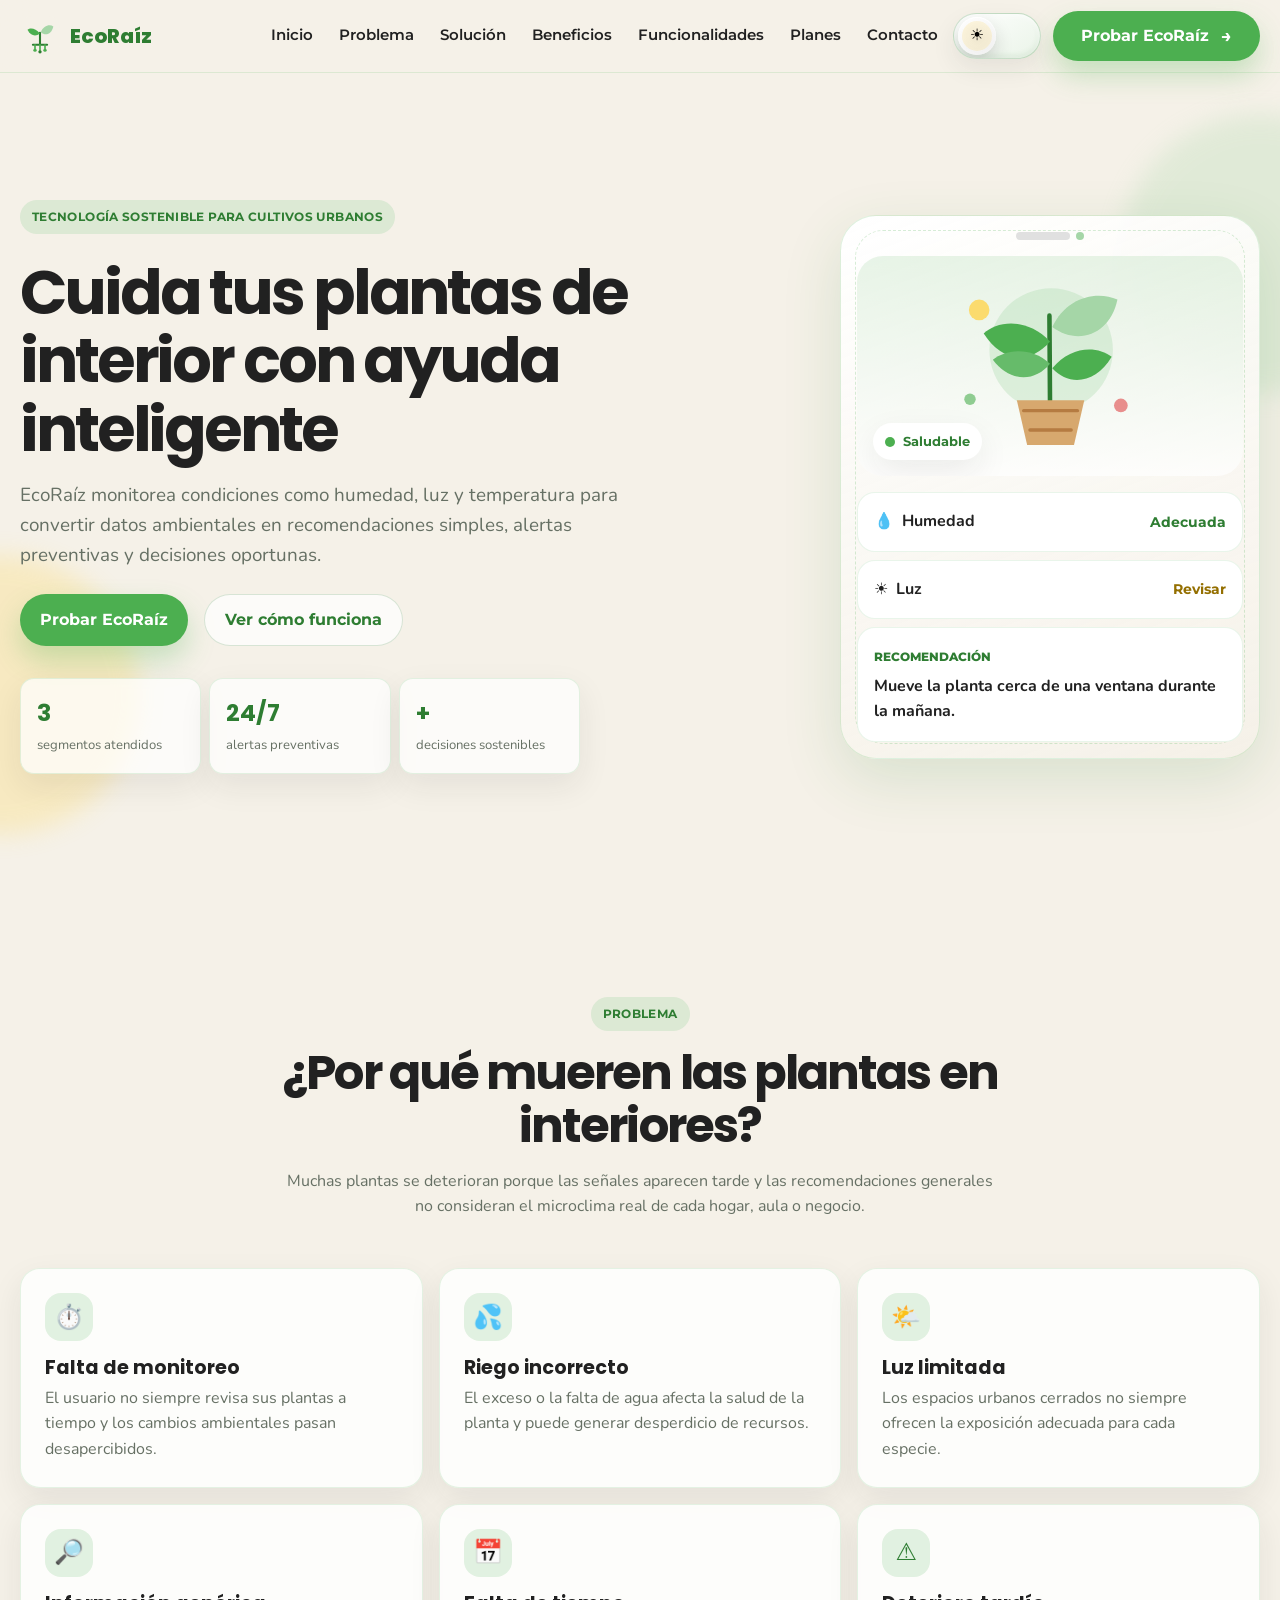
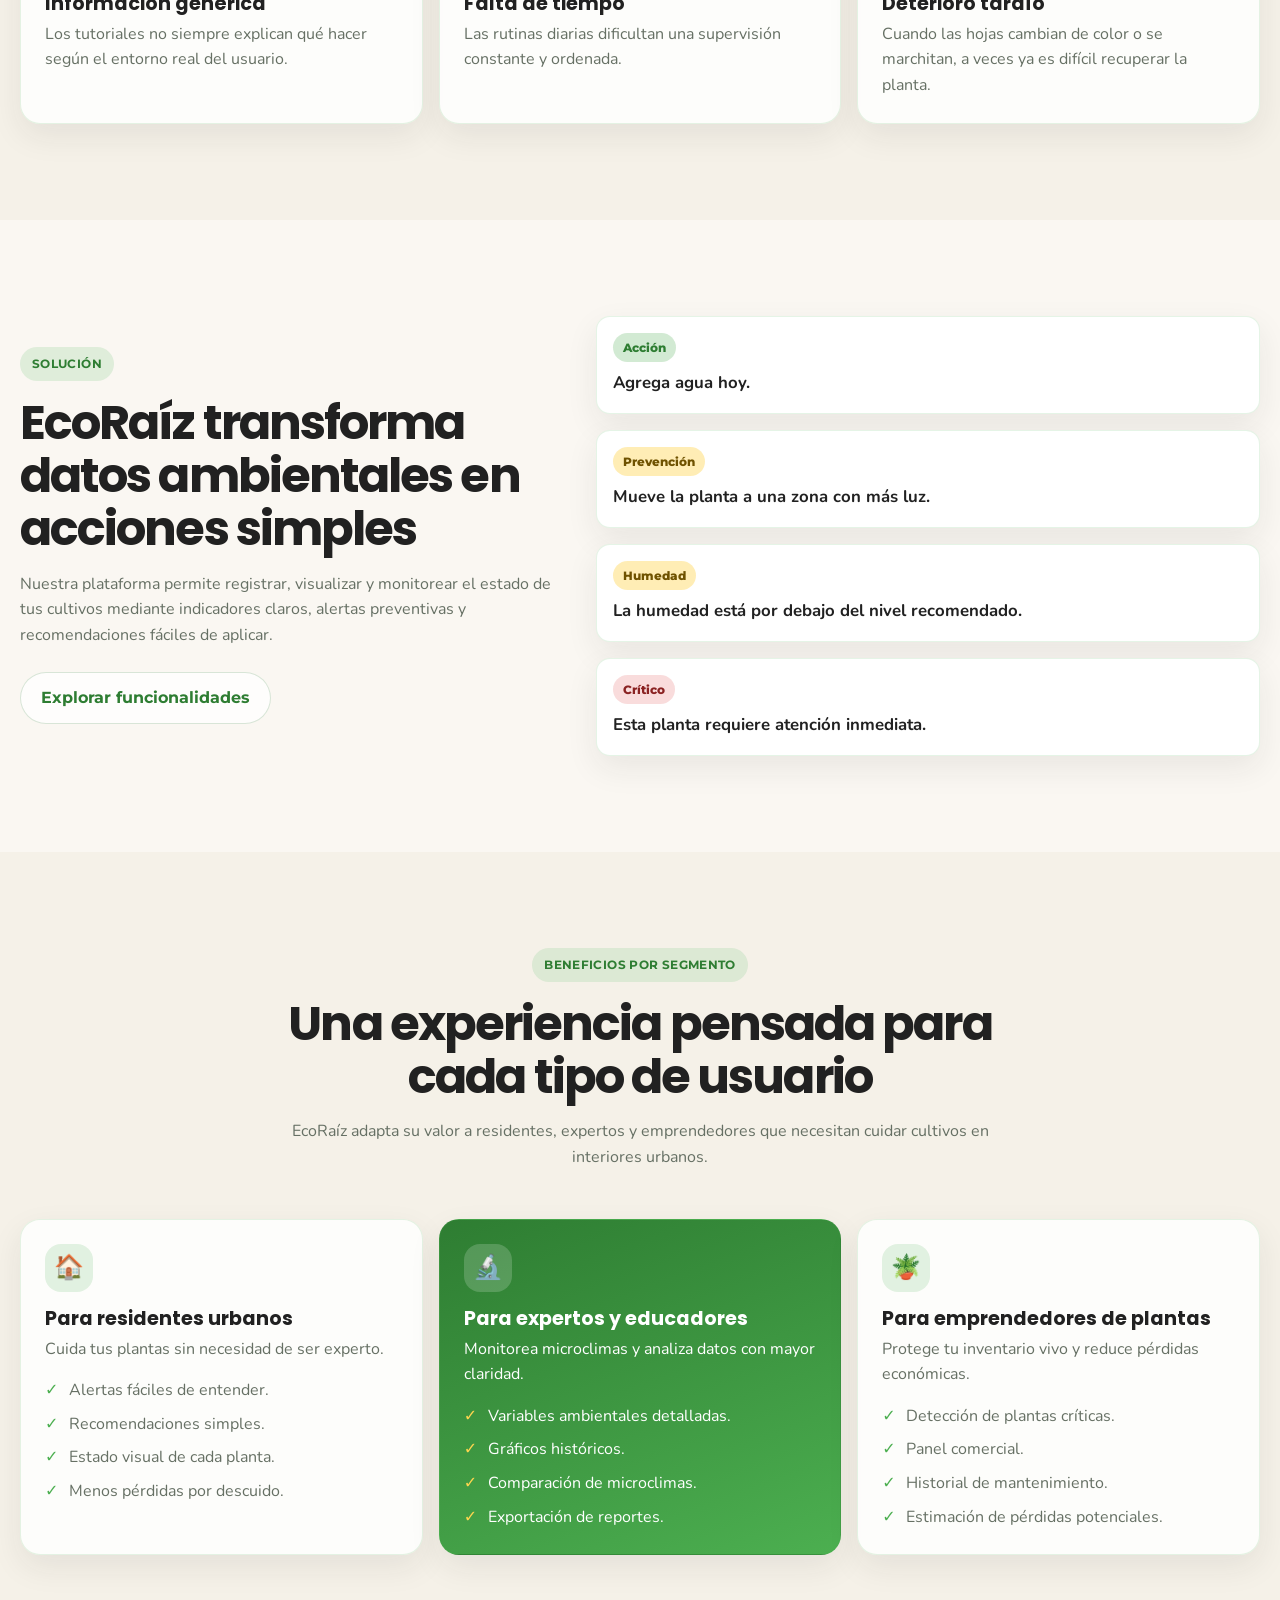
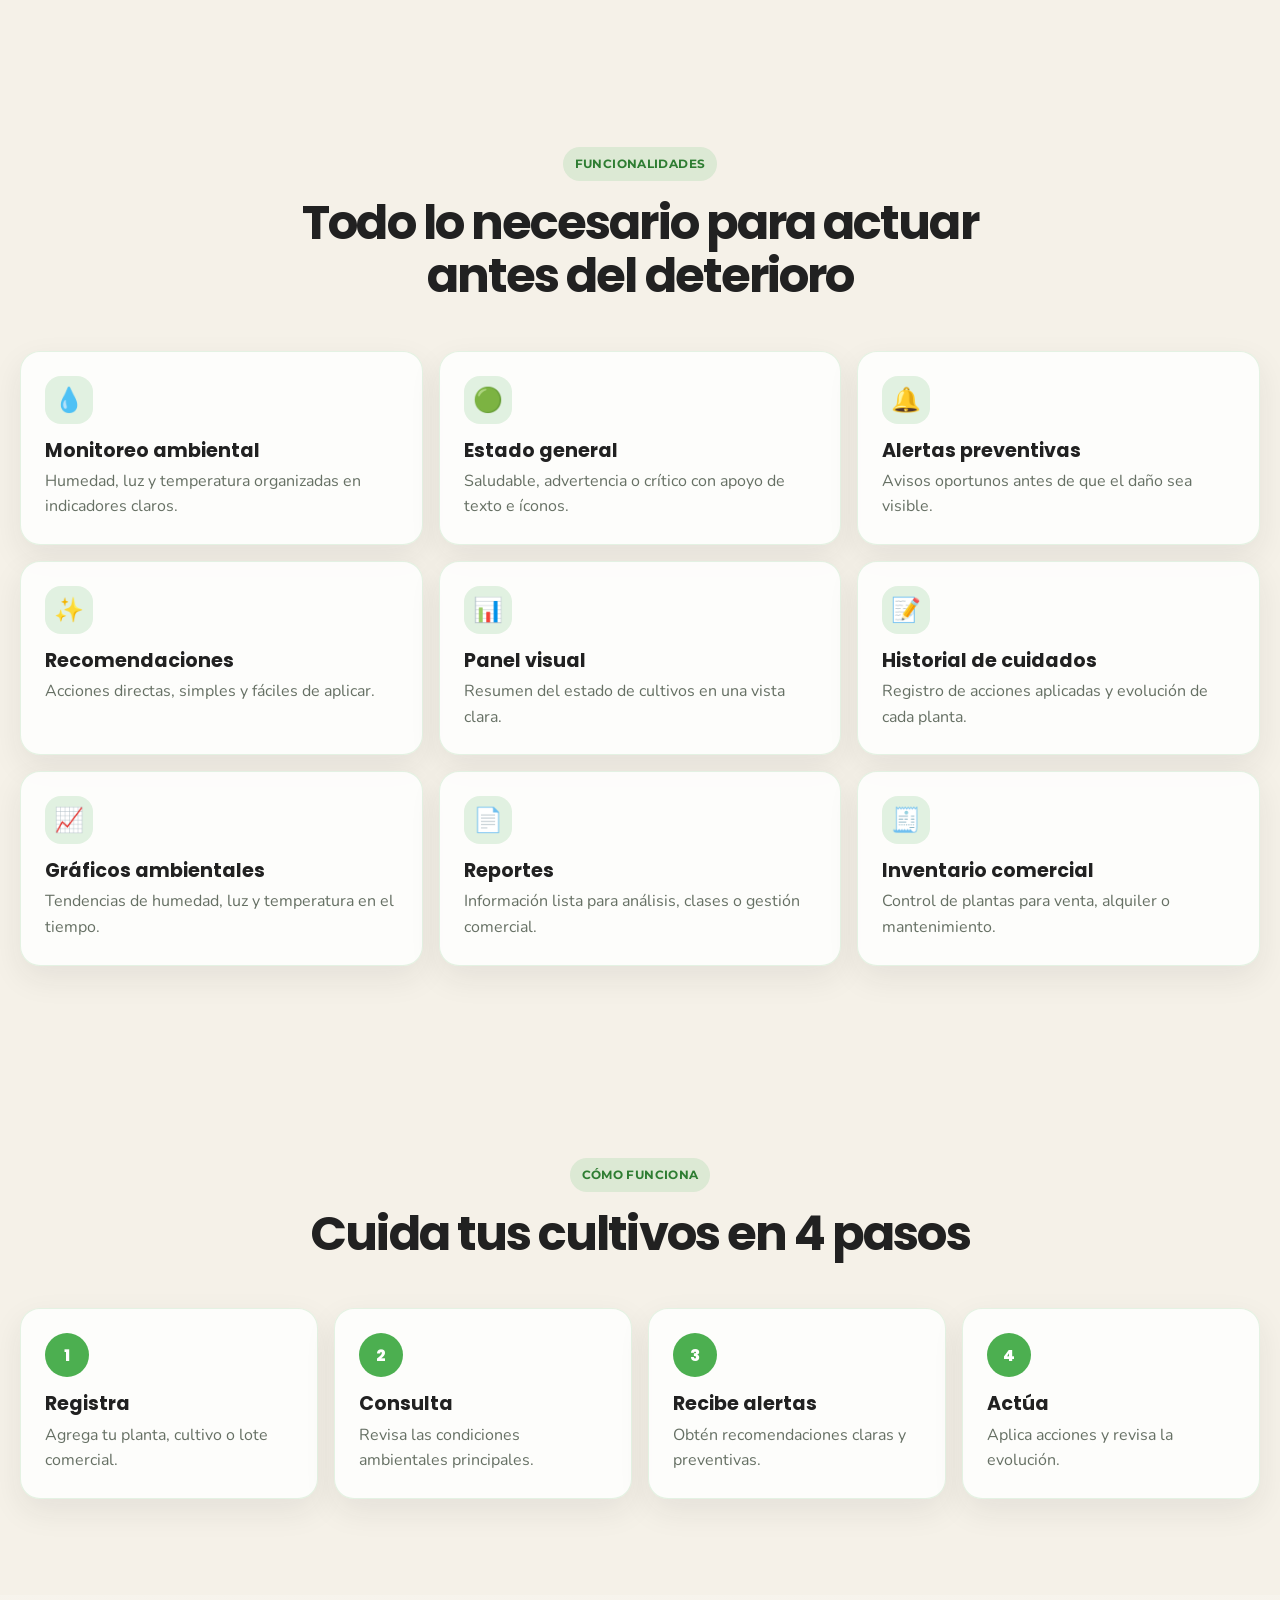
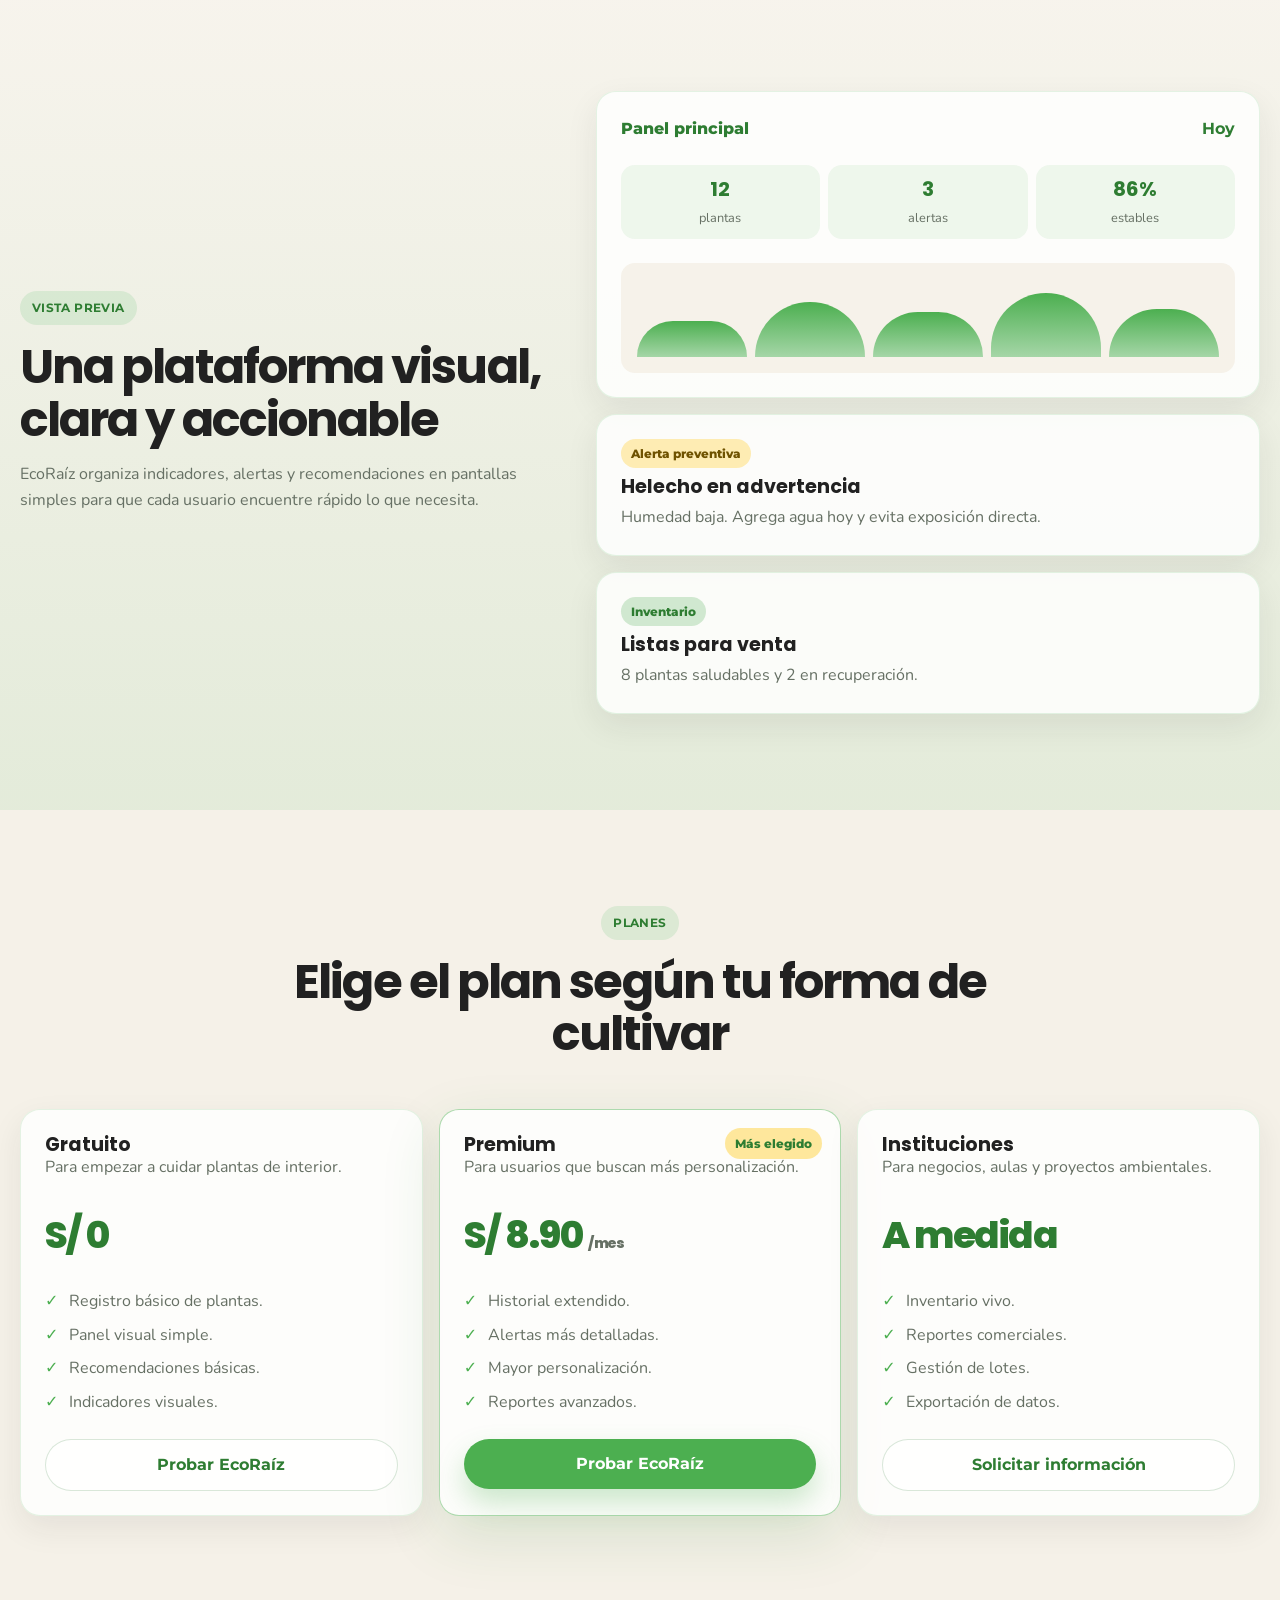
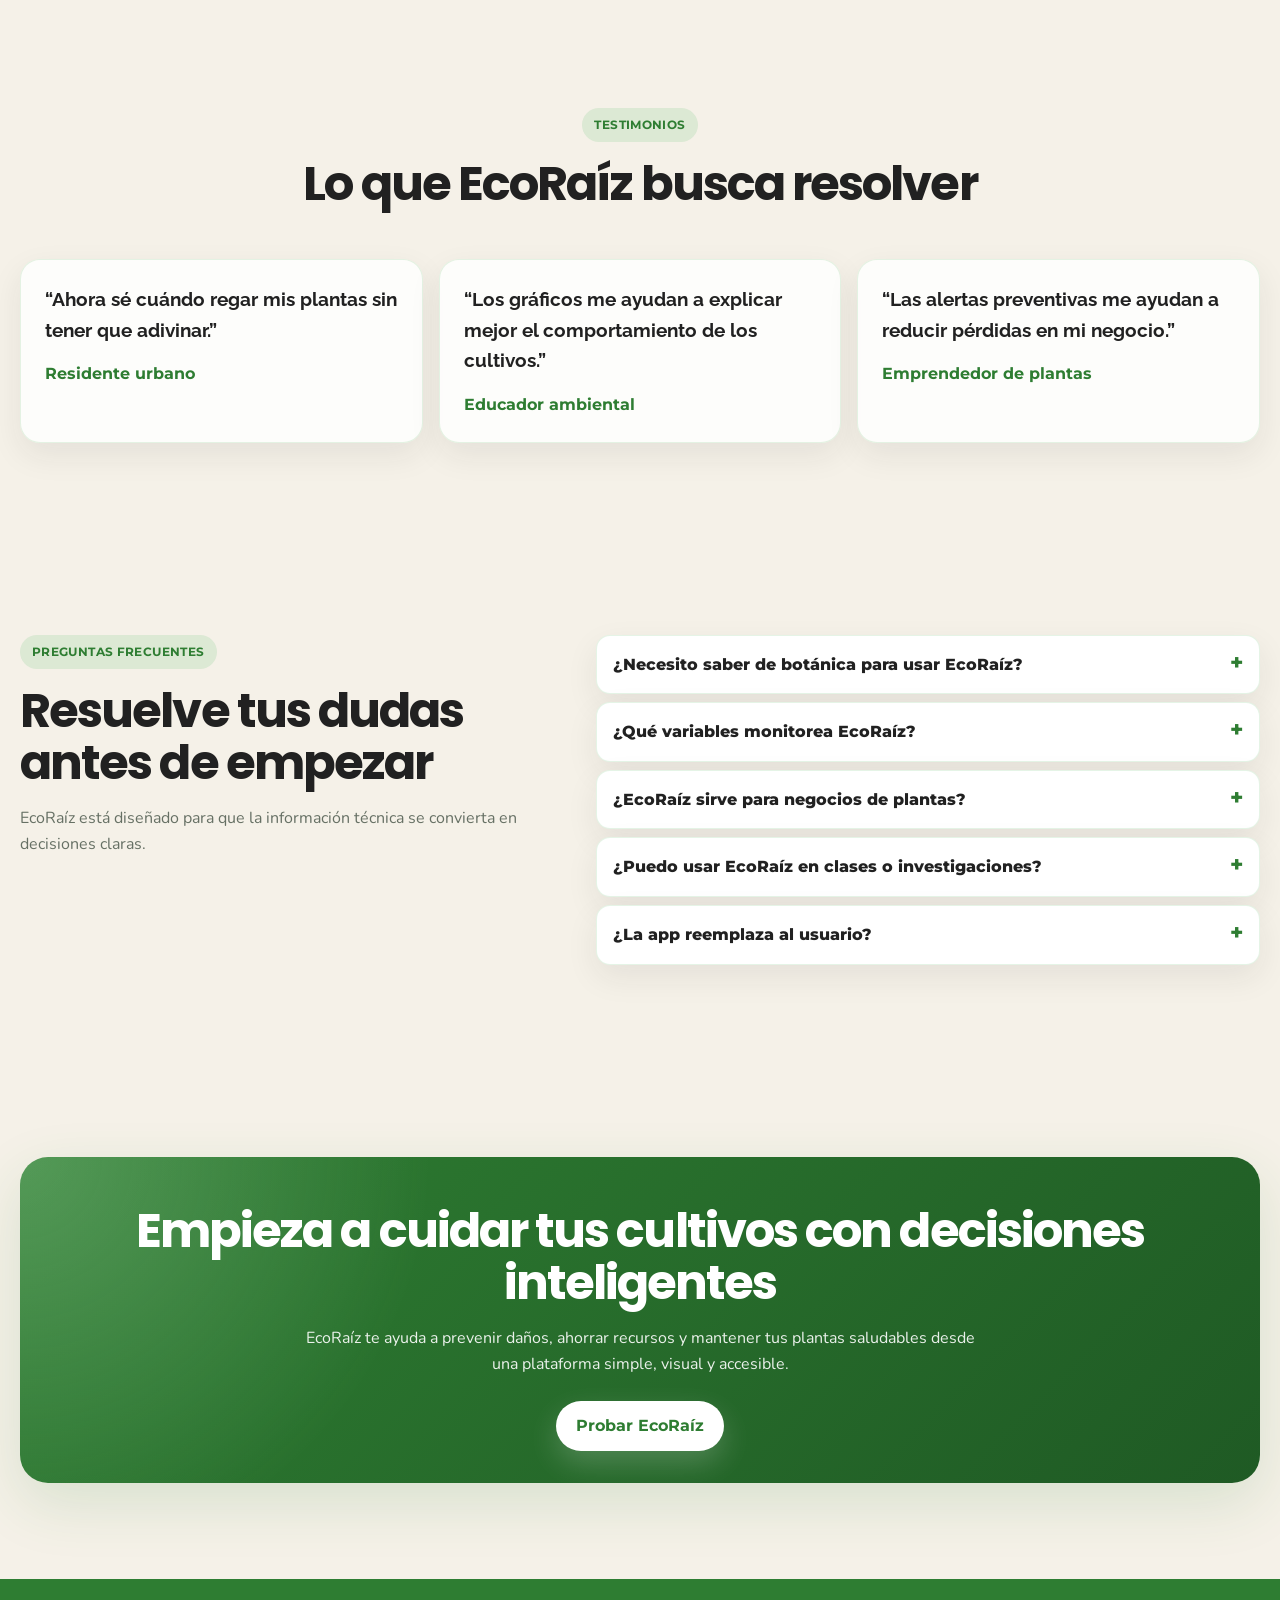
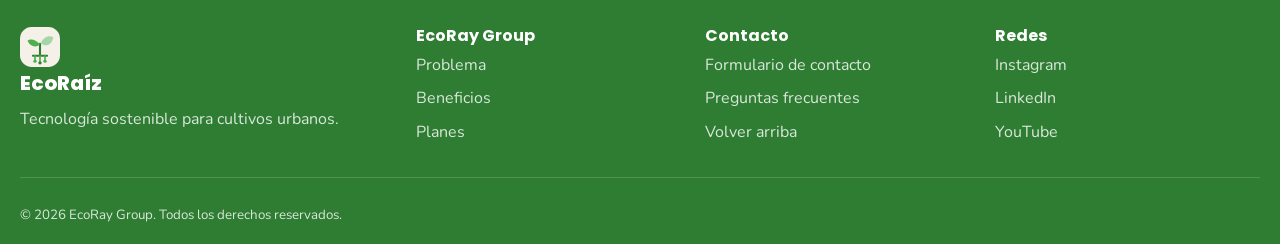
==== commit 9b4f4e52: "fix(ux): apply usability audit recommendations" ====
--- a/public/index.html
+++ b/public/index.html
@@ -58,7 +58,7 @@
           <h1 id="hero-title">Cuida tus plantas de interior con ayuda inteligente</h1>
           <p>EcoRaíz monitorea condiciones como humedad, luz y temperatura para convertir datos ambientales en recomendaciones simples, alertas preventivas y decisiones oportunas.</p>
           <div class="hero-actions">
-            <a class="btn btn-primary" href="app.html">Empezar ahora</a>
+            <a class="btn btn-primary" href="app.html">Probar EcoRaíz</a>
             <a class="btn btn-secondary" href="#como-funciona">Ver cómo funciona</a>
           </div>
           <div class="hero-stats" aria-label="Indicadores principales">
@@ -323,7 +323,7 @@
               <li>Recomendaciones básicas.</li>
               <li>Indicadores visuales.</li>
             </ul>
-            <a class="btn btn-secondary" href="app.html">Comenzar</a>
+            <a class="btn btn-secondary" href="app.html">Probar EcoRaíz</a>
           </article>
           <article class="price-card popular reveal">
             <span class="popular-badge">Más elegido</span>
@@ -336,7 +336,7 @@
               <li>Mayor personalización.</li>
               <li>Reportes avanzados.</li>
             </ul>
-            <a class="btn btn-primary" href="app.html">Probar premium</a>
+            <a class="btn btn-primary" href="app.html">Probar EcoRaíz</a>
           </article>
           <article class="price-card reveal">
             <h3>Instituciones</h3>
--- a/public/assets/styles/styles.css
+++ b/public/assets/styles/styles.css
@@ -1032,6 +1032,34 @@
   padding: var(--space-4);
 }
 
+
+.forgot-password {
+  justify-self: start;
+  margin-top: -4px;
+  border: 0;
+  background: transparent;
+  color: var(--green-dark);
+  font-family: "Montserrat", sans-serif;
+  font-weight: 900;
+  cursor: pointer;
+  text-decoration: underline;
+  text-underline-offset: 4px;
+}
+
+.forgot-password:hover,
+.forgot-password:focus-visible {
+  color: var(--green);
+  outline: none;
+}
+
+.contact-help {
+  padding-top: 0;
+}
+
+.contact-help .faq-intro p {
+  color: var(--muted);
+}
+
 .form-row {
   display: grid;
   gap: 6px;
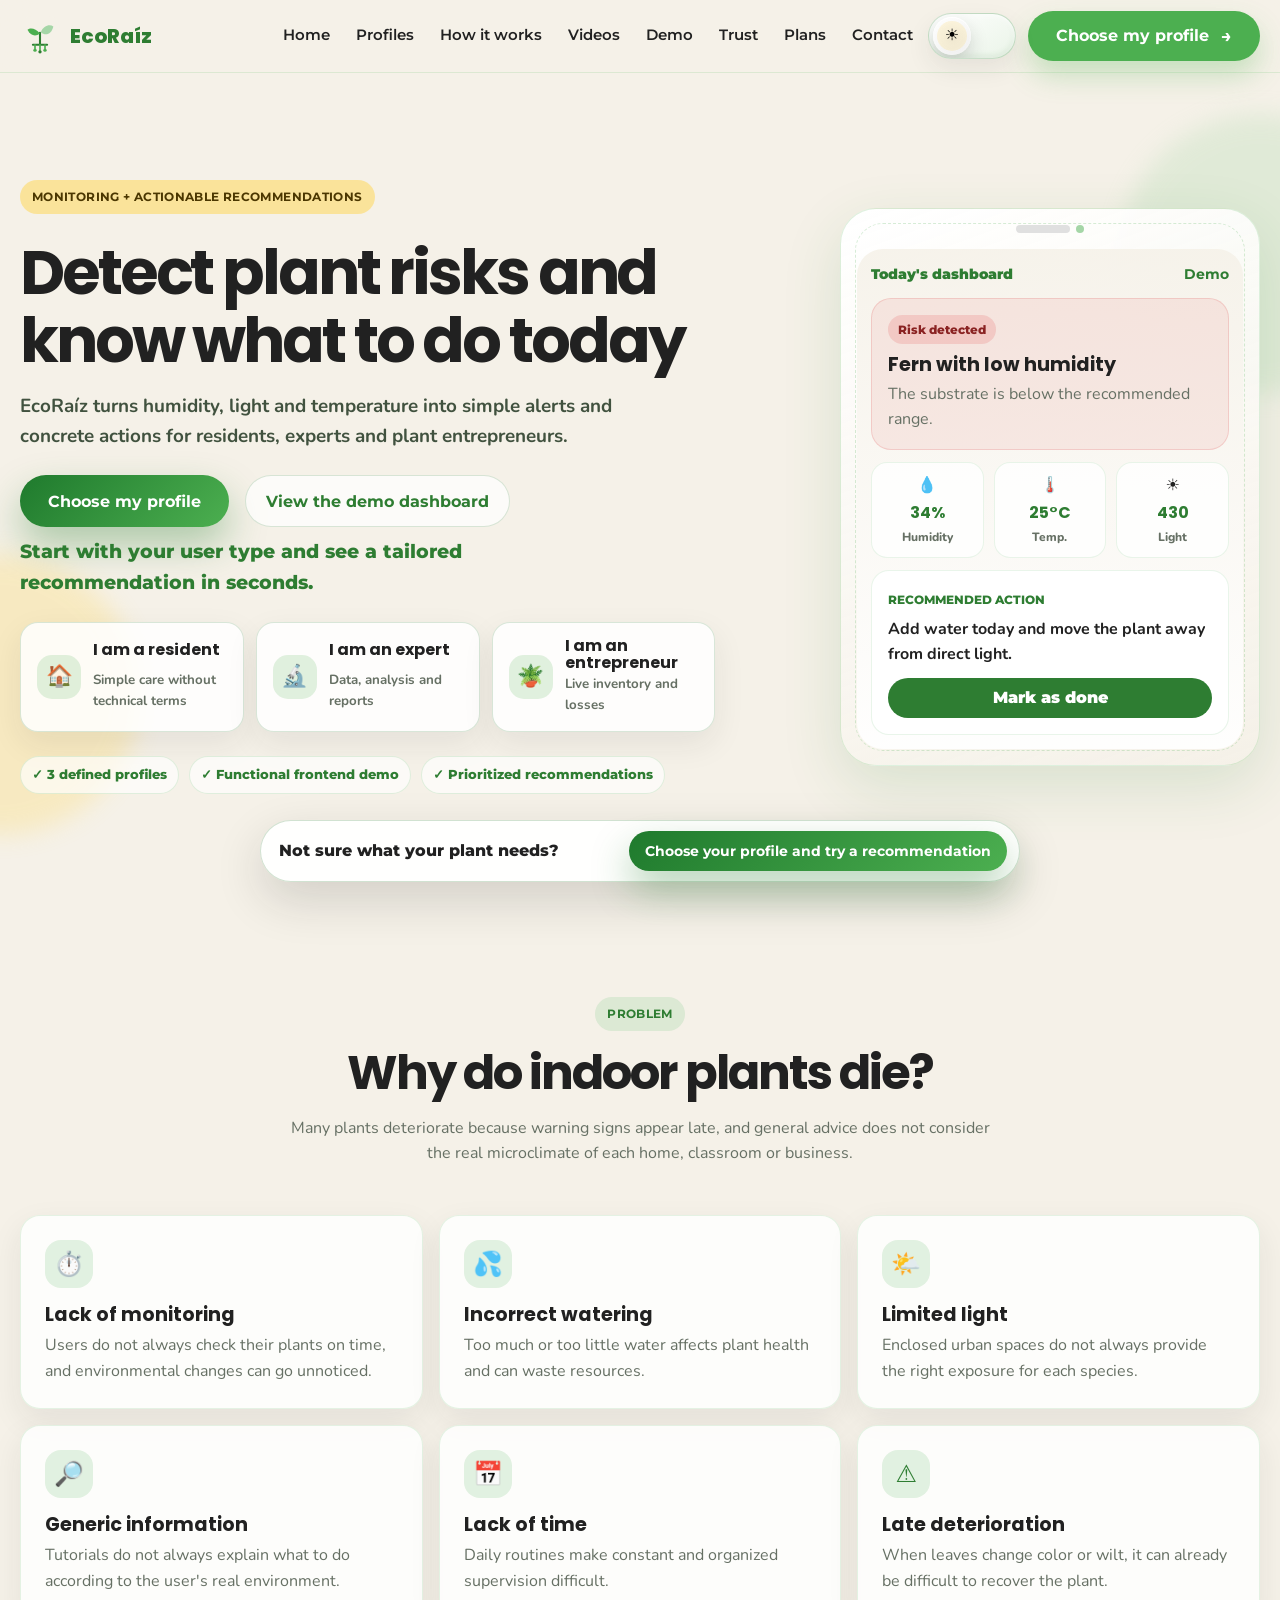
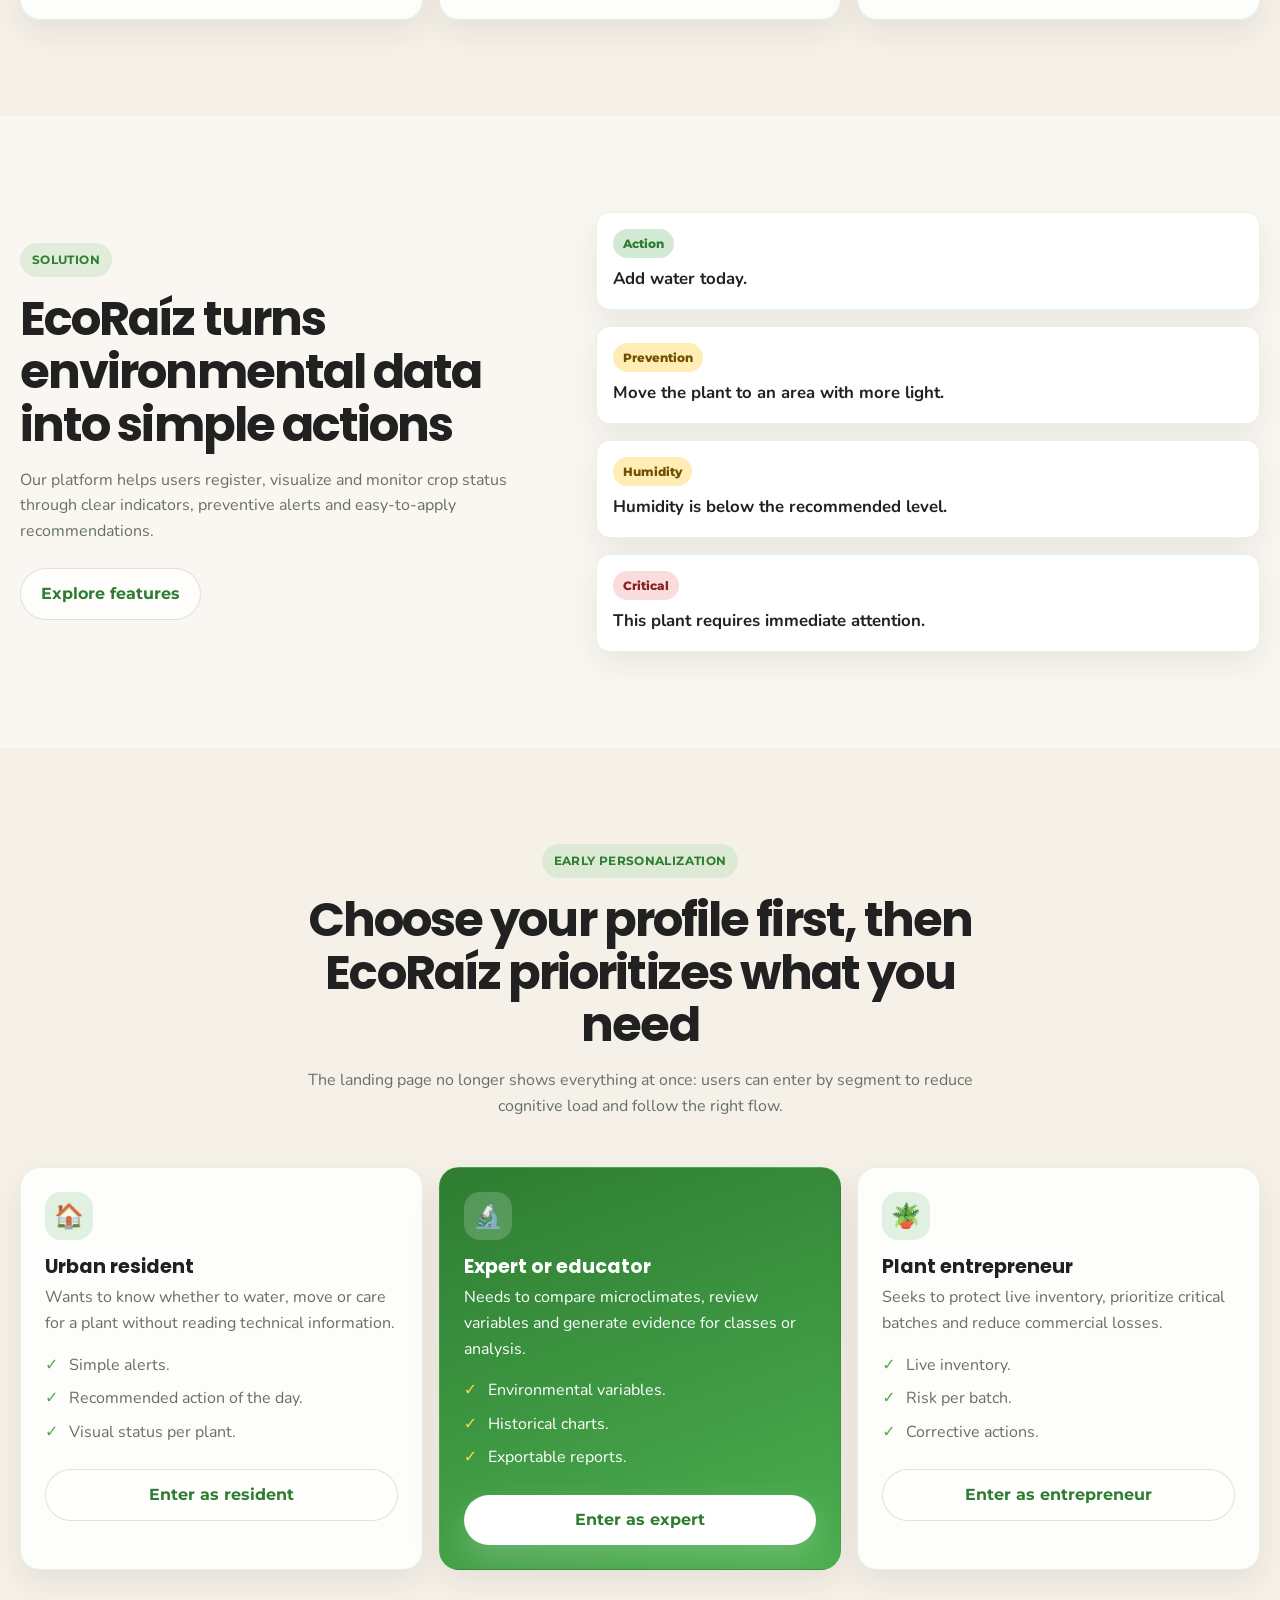
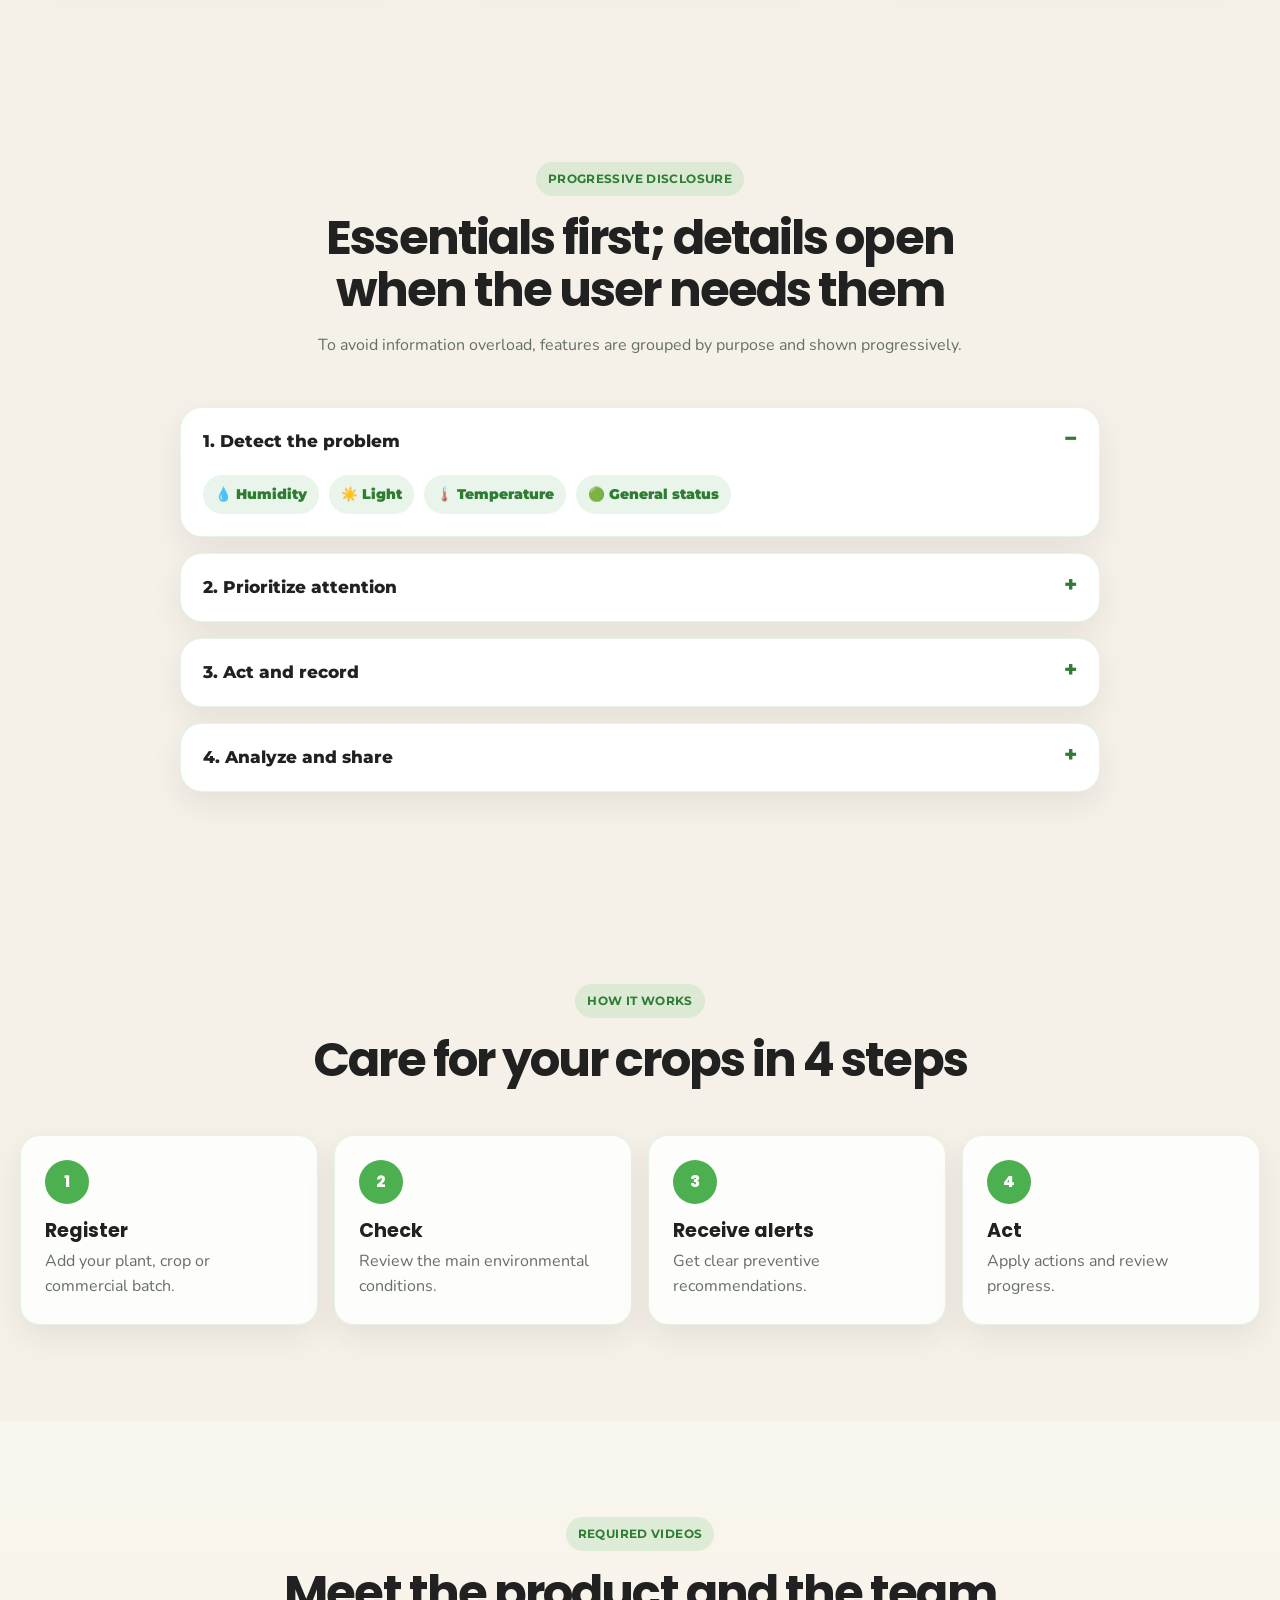
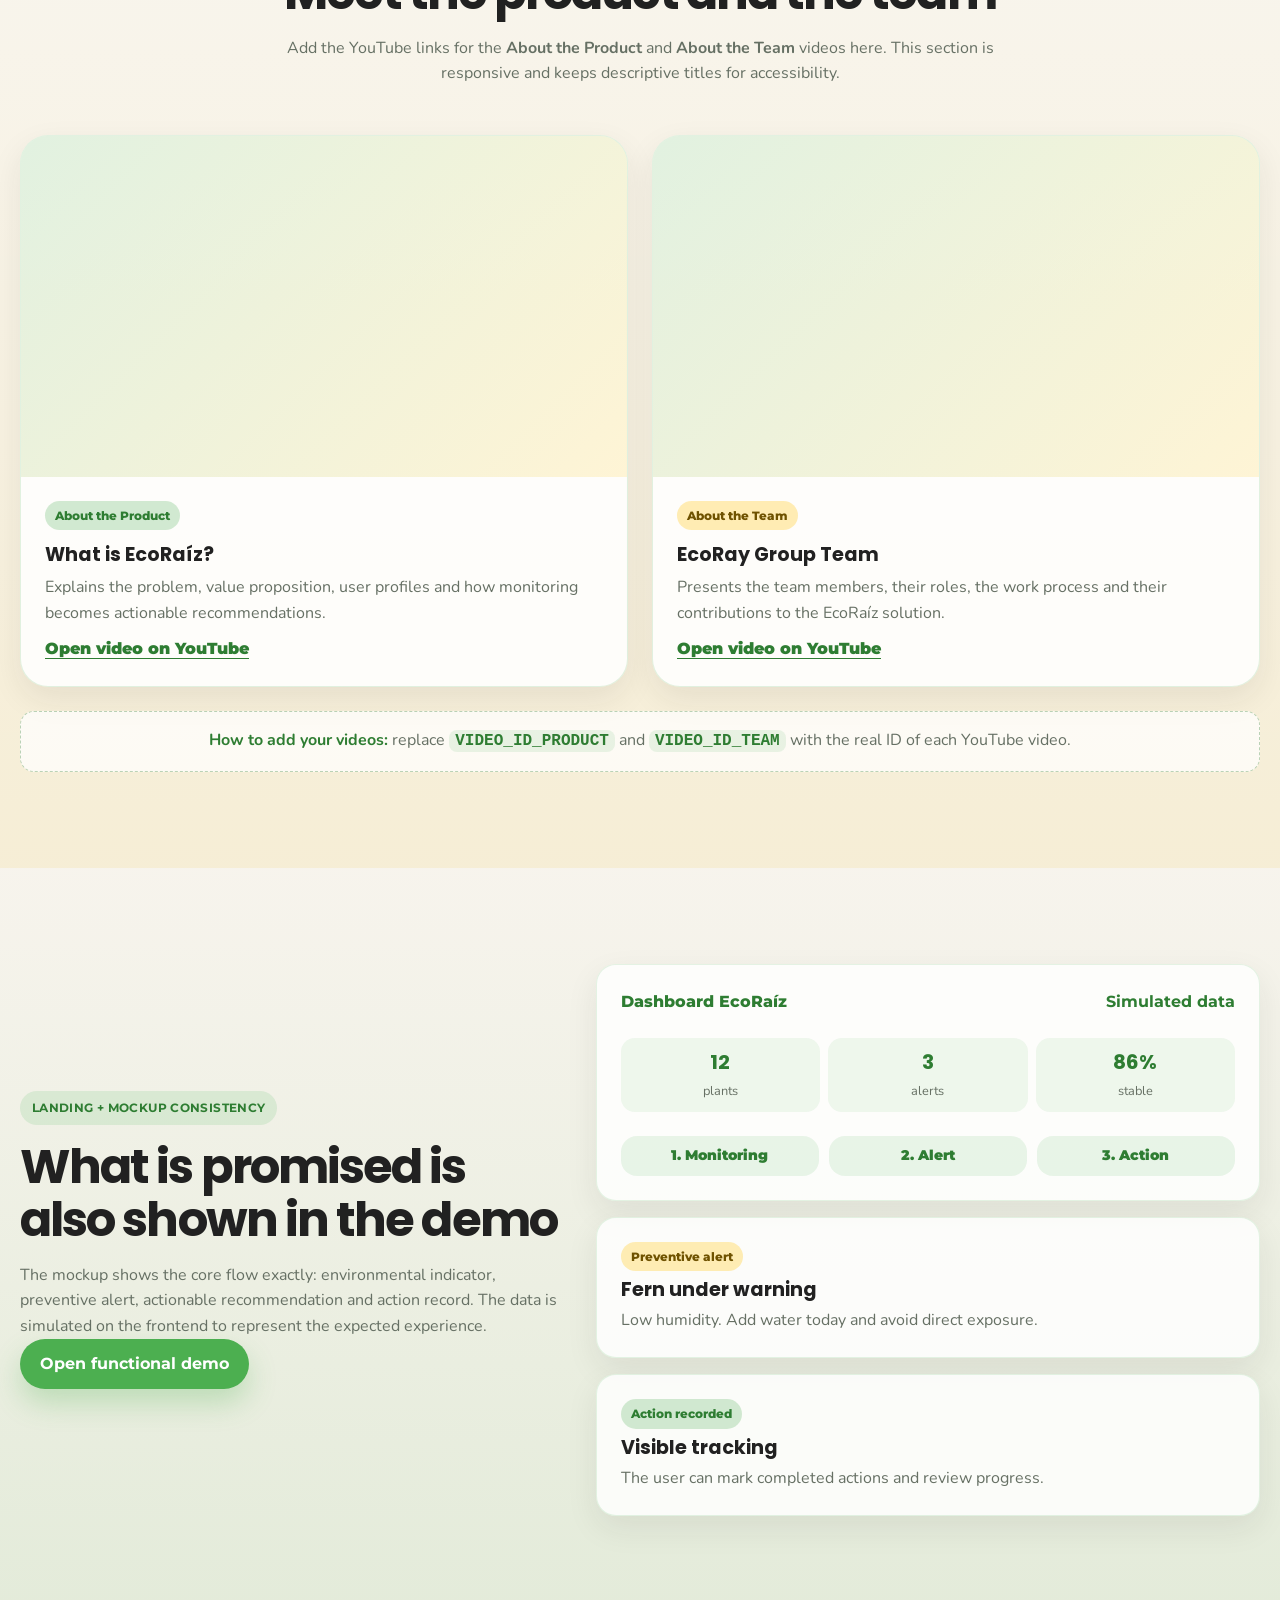
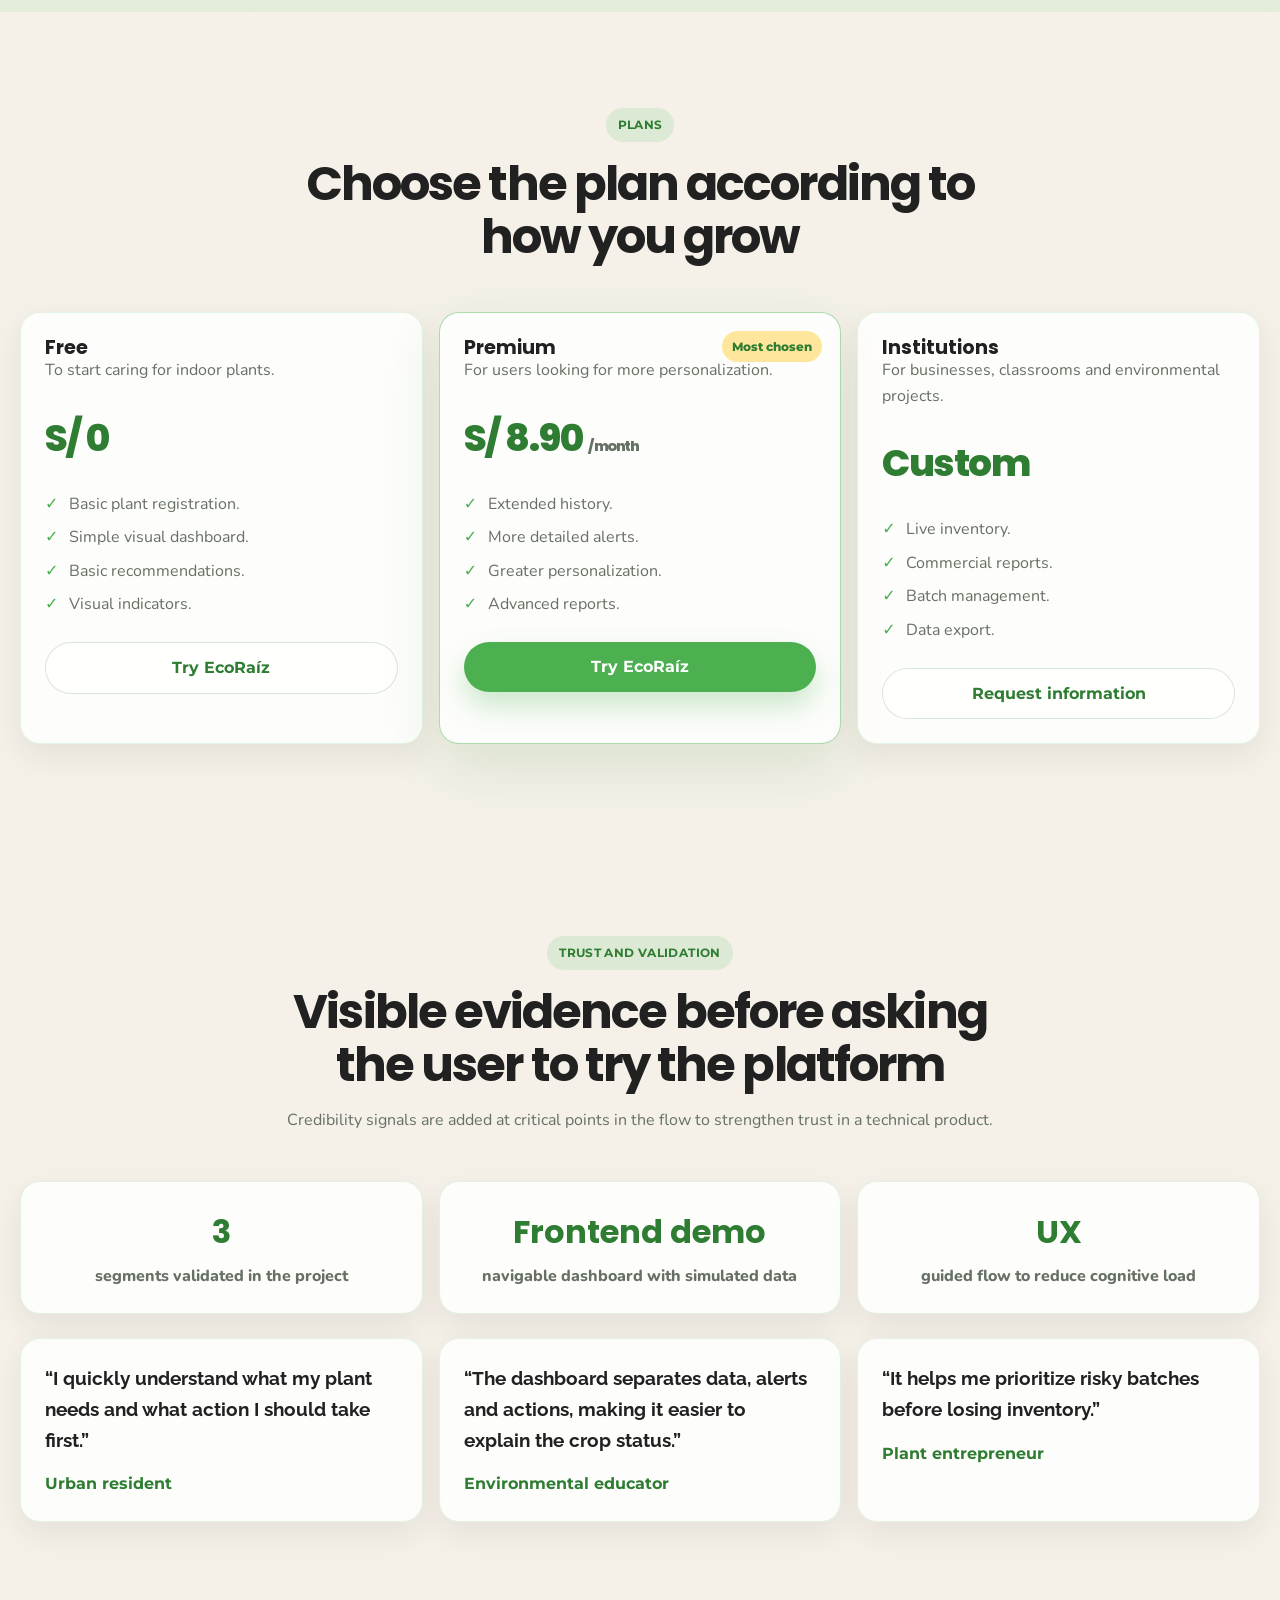
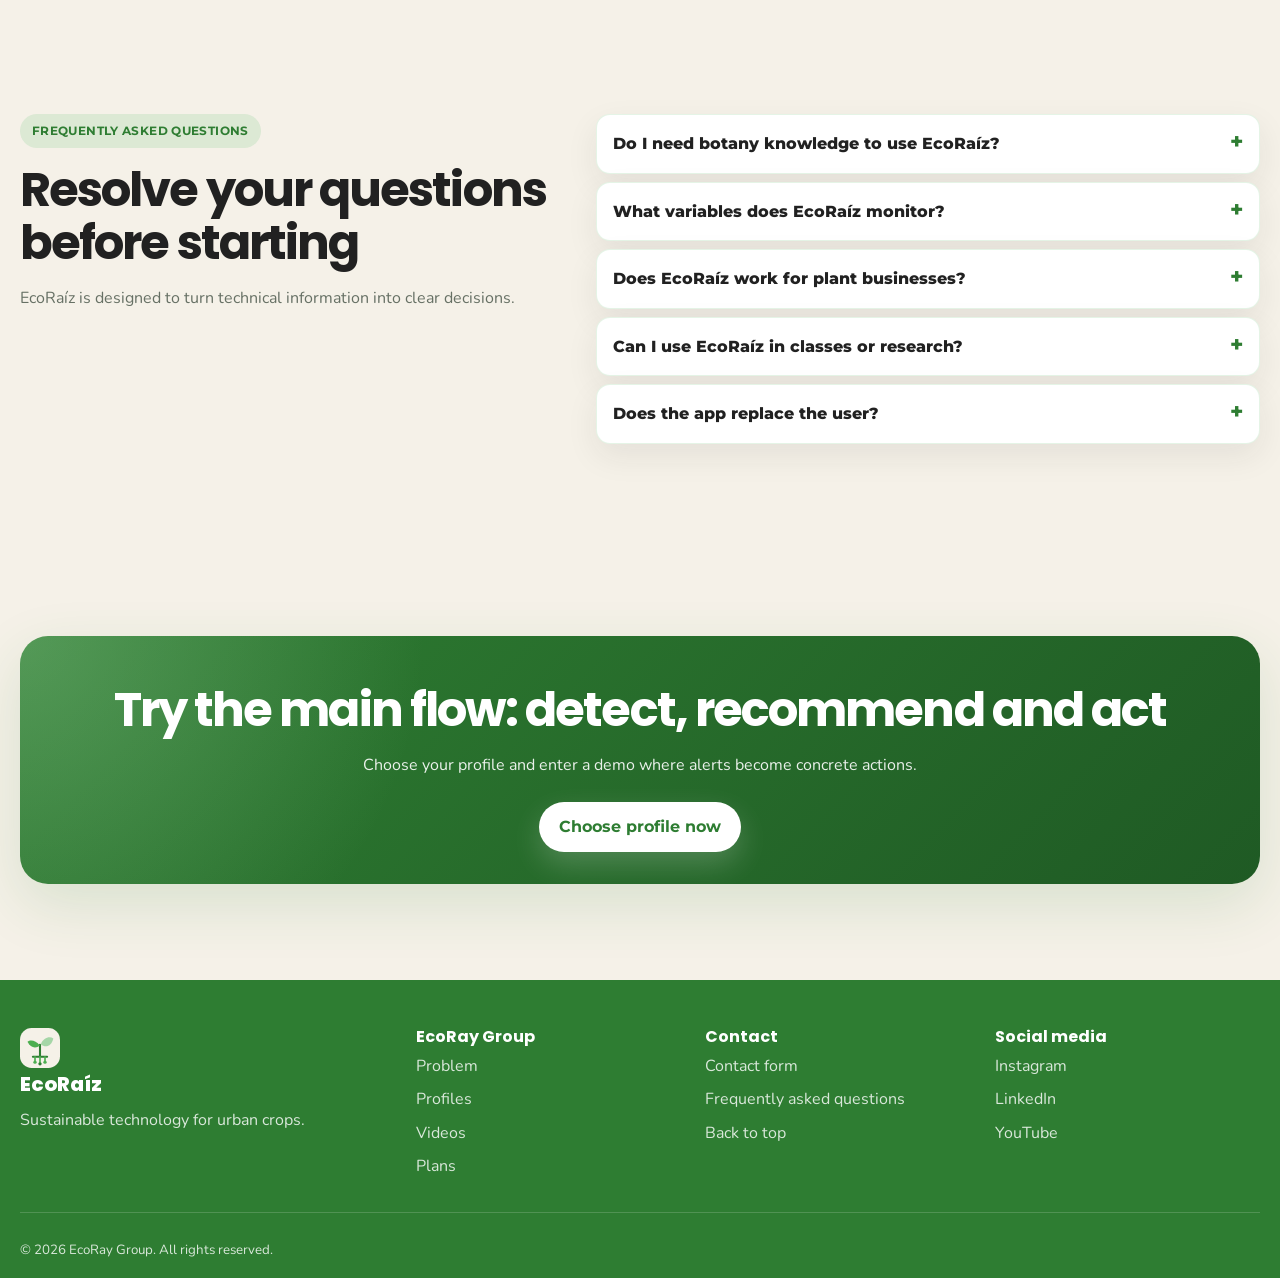
==== commit cb1aef5b: "Actualiza seccion de videos en la landing - Fabricio" ====
--- a/public/index.html
+++ b/public/index.html
@@ -1,10 +1,10 @@
 <!DOCTYPE html>
-<html lang="es">
+<html lang="en">
 <head>
   <meta charset="UTF-8" />
   <meta name="viewport" content="width=device-width, initial-scale=1.0" />
-  <meta name="description" content="EcoRaíz monitorea cultivos de interior y transforma datos ambientales en recomendaciones simples para mantener plantas saludables." />
-  <title>EcoRaíz | Tecnología sostenible para cultivos urbanos</title>
+  <meta name="description" content="EcoRaíz monitors indoor crops and turns environmental data into simple recommendations to keep plants healthy." />
+  <title>EcoRaíz | Sustainable technology for urban crops</title>
   
   <link rel="icon" href="favicon.ico" type="image/x-icon" />
   <link rel="preconnect" href="https://fonts.googleapis.com" />
@@ -17,36 +17,43 @@
     })();
   </script>
   <link rel="stylesheet" href="assets/styles/styles.css" />
+  <noscript><style>.reveal{opacity:1!important;transform:none!important;}</style></noscript>
 </head>
 <body>
   <header class="site-header" id="inicio">
-    <nav class="navbar container" aria-label="Navegación principal">
-      <a class="brand" href="index.html" aria-label="EcoRaíz inicio">
-        <img src="assets/images/logo.svg" alt="Logo EcoRaíz" class="brand-logo" />
+    <nav class="navbar container" aria-label="Main navigation">
+      <a class="brand" href="index.html" aria-label="EcoRaíz home">
+        <img src="assets/images/logo.svg" alt="EcoRaíz logo" class="brand-logo" />
         <span>EcoRaíz</span>
       </a>
 
-      <button class="menu-toggle" type="button" aria-label="Abrir menú" aria-expanded="false">
+      <button class="menu-toggle" type="button" aria-label="Open menu" aria-expanded="false">
         <span></span>
         <span></span>
         <span></span>
       </button>
 
       <div class="nav-menu" id="nav-menu">
-        <a href="#inicio">Inicio</a>
-        <a href="#problema">Problema</a>
-        <a href="#solucion">Solución</a>
-        <a href="#beneficios">Beneficios</a>
-        <a href="#funcionalidades">Funcionalidades</a>
-        <a href="#planes">Planes</a>
-        <a href="contacto.html">Contacto</a>
-        <button class="theme-switch" type="button" data-theme-toggle aria-label="Cambiar a modo oscuro" aria-pressed="false">
+        <a href="#inicio">Home</a>
+        <a href="#perfiles">Profiles</a>
+        <a href="#como-funciona">How it works</a>
+        <a href="#videos">Videos</a>
+        <a href="#demo">Demo</a>
+        <a href="#confianza">Trust</a>
+        <a href="#planes">Plans</a>
+        <a href="contacto.html">Contact</a>
+        <button class="theme-switch" type="button" data-theme-toggle aria-label="Switch to dark mode" aria-pressed="false">
           <span class="theme-switch__knob" aria-hidden="true"><span class="theme-switch__knob-icon">☀️</span></span>
         </button>
-        <a class="btn btn-primary nav-cta" href="app.html">Probar EcoRaíz</a>
+        <a class="btn btn-primary nav-cta" href="#perfiles">Choose my profile</a>
       </div>
     </nav>
   </header>
+
+  <aside class="sticky-conversion-bar" aria-label="Quick demo access">
+    <p>Not sure what your plant needs?</p>
+    <a class="btn btn-primary btn-compact" href="#perfiles">Choose your profile and try a recommendation</a>
+  </aside>
 
   <main>
     <section class="hero section-pad" aria-labelledby="hero-title">
@@ -54,61 +61,66 @@
       <div class="hero-bg-orb orb-two" aria-hidden="true"></div>
       <div class="container hero-grid">
         <div class="hero-content reveal">
-          <span class="eyebrow">Tecnología sostenible para cultivos urbanos</span>
-          <h1 id="hero-title">Cuida tus plantas de interior con ayuda inteligente</h1>
-          <p>EcoRaíz monitorea condiciones como humedad, luz y temperatura para convertir datos ambientales en recomendaciones simples, alertas preventivas y decisiones oportunas.</p>
+          <span class="eyebrow hero-eyebrow">Monitoring + actionable recommendations</span>
+          <h1 id="hero-title">Detect plant risks and know what to do today</h1>
+          <p class="hero-lead">EcoRaíz turns humidity, light and temperature into simple alerts and concrete actions for residents, experts and plant entrepreneurs.</p>
           <div class="hero-actions">
-            <a class="btn btn-primary" href="app.html">Probar EcoRaíz</a>
-            <a class="btn btn-secondary" href="#como-funciona">Ver cómo funciona</a>
-          </div>
-          <div class="hero-stats" aria-label="Indicadores principales">
-            <div>
-              <strong>3</strong>
-              <span>segmentos atendidos</span>
-            </div>
-            <div>
-              <strong>24/7</strong>
-              <span>alertas preventivas</span>
-            </div>
-            <div>
-              <strong>+</strong>
-              <span>decisiones sostenibles</span>
-            </div>
-          </div>
-        </div>
-
-        <div class="hero-visual reveal" aria-label="Vista previa de EcoRaíz">
-          <div class="phone-card">
+            <a class="btn btn-primary btn-hero" href="#perfiles">Choose my profile</a>
+            <a class="btn btn-secondary" href="#demo">View the demo dashboard</a>
+          </div>
+          <p class="cta-microcopy">Start with your user type and see a tailored recommendation in seconds.</p>
+
+          <div class="hero-entry-points" aria-label="Quick profile entry points">
+            <a href="app.html?profile=resident" class="entry-card">
+              <span>🏠</span>
+              <strong>I am a resident</strong>
+              <small>Simple care without technical terms</small>
+            </a>
+            <a href="app.html?profile=expert" class="entry-card">
+              <span>🔬</span>
+              <strong>I am an expert</strong>
+              <small>Data, analysis and reports</small>
+            </a>
+            <a href="app.html?profile=entrepreneur" class="entry-card">
+              <span>🪴</span>
+              <strong>I am an entrepreneur</strong>
+              <small>Live inventory and losses</small>
+            </a>
+          </div>
+
+          <div class="trust-row" aria-label="Trust signals">
+            <span>✓ 3 defined profiles</span>
+            <span>✓ Functional frontend demo</span>
+            <span>✓ Prioritized recommendations</span>
+          </div>
+        </div>
+
+        <div class="hero-visual reveal" aria-label="Actionable EcoRaíz preview">
+          <div class="phone-card action-phone-card">
             <div class="phone-top">
               <span></span>
               <span></span>
             </div>
-            <div class="plant-preview">
-              <img src="assets/images/hero-plant.svg" alt="Ilustración de planta monitoreada" />
-              <div class="plant-status success">
-                <span class="status-dot"></span>
-                Saludable
+            <div class="mockup-screen">
+              <div class="mockup-header">
+                <span>Today's dashboard</span>
+                <strong>Demo</strong>
               </div>
-            </div>
-            <div class="metric-list">
-              <article class="metric-card">
-                <div>
-                  <span class="metric-icon">💧</span>
-                  <p>Humedad</p>
-                </div>
-                <strong>Adecuada</strong>
+              <article class="alert-preview critical-preview">
+                <span class="tag tag-error">Risk detected</span>
+                <h3>Fern with low humidity</h3>
+                <p>The substrate is below the recommended range.</p>
               </article>
-              <article class="metric-card warning-card">
-                <div>
-                  <span class="metric-icon">☀️</span>
-                  <p>Luz</p>
-                </div>
-                <strong>Revisar</strong>
+              <div class="metric-strip">
+                <div><span>💧</span><strong>34%</strong><small>Humidity</small></div>
+                <div><span>🌡️</span><strong>25°C</strong><small>Temp.</small></div>
+                <div><span>☀️</span><strong>430</strong><small>Light</small></div>
+              </div>
+              <article class="recommendation-card priority-action">
+                <span>Recommended action</span>
+                <p>Add water today and move the plant away from direct light.</p>
+                <button type="button" aria-label="Mark action as completed">Mark as done</button>
               </article>
-              <article class="recommendation-card">
-                <span>Recomendación</span>
-                <p>Mueve la planta cerca de una ventana durante la mañana.</p>
-              </article>
             </div>
           </div>
         </div>
@@ -118,40 +130,40 @@
     <section class="section-pad problem" id="problema" aria-labelledby="problem-title">
       <div class="container">
         <div class="section-heading reveal">
-          <span class="eyebrow">Problema</span>
-          <h2 id="problem-title">¿Por qué mueren las plantas en interiores?</h2>
-          <p>Muchas plantas se deterioran porque las señales aparecen tarde y las recomendaciones generales no consideran el microclima real de cada hogar, aula o negocio.</p>
+          <span class="eyebrow">Problem</span>
+          <h2 id="problem-title">Why do indoor plants die?</h2>
+          <p>Many plants deteriorate because warning signs appear late, and general advice does not consider the real microclimate of each home, classroom or business.</p>
         </div>
         <div class="cards-grid problem-grid">
           <article class="info-card reveal">
             <span class="card-icon">⏱️</span>
-            <h3>Falta de monitoreo</h3>
-            <p>El usuario no siempre revisa sus plantas a tiempo y los cambios ambientales pasan desapercibidos.</p>
+            <h3>Lack of monitoring</h3>
+            <p>Users do not always check their plants on time, and environmental changes can go unnoticed.</p>
           </article>
           <article class="info-card reveal">
             <span class="card-icon">💦</span>
-            <h3>Riego incorrecto</h3>
-            <p>El exceso o la falta de agua afecta la salud de la planta y puede generar desperdicio de recursos.</p>
+            <h3>Incorrect watering</h3>
+            <p>Too much or too little water affects plant health and can waste resources.</p>
           </article>
           <article class="info-card reveal">
             <span class="card-icon">🌤️</span>
-            <h3>Luz limitada</h3>
-            <p>Los espacios urbanos cerrados no siempre ofrecen la exposición adecuada para cada especie.</p>
+            <h3>Limited light</h3>
+            <p>Enclosed urban spaces do not always provide the right exposure for each species.</p>
           </article>
           <article class="info-card reveal">
             <span class="card-icon">🔎</span>
-            <h3>Información genérica</h3>
-            <p>Los tutoriales no siempre explican qué hacer según el entorno real del usuario.</p>
+            <h3>Generic information</h3>
+            <p>Tutorials do not always explain what to do according to the user's real environment.</p>
           </article>
           <article class="info-card reveal">
             <span class="card-icon">📅</span>
-            <h3>Falta de tiempo</h3>
-            <p>Las rutinas diarias dificultan una supervisión constante y ordenada.</p>
+            <h3>Lack of time</h3>
+            <p>Daily routines make constant and organized supervision difficult.</p>
           </article>
           <article class="info-card reveal">
             <span class="card-icon">⚠️</span>
-            <h3>Deterioro tardío</h3>
-            <p>Cuando las hojas cambian de color o se marchitan, a veces ya es difícil recuperar la planta.</p>
+            <h3>Late deterioration</h3>
+            <p>When leaves change color or wilt, it can already be difficult to recover the plant.</p>
           </article>
         </div>
       </div>
@@ -160,72 +172,72 @@
     <section class="section-pad solution" id="solucion" aria-labelledby="solution-title">
       <div class="container solution-grid">
         <div class="solution-content reveal">
-          <span class="eyebrow">Solución</span>
-          <h2 id="solution-title">EcoRaíz transforma datos ambientales en acciones simples</h2>
-          <p>Nuestra plataforma permite registrar, visualizar y monitorear el estado de tus cultivos mediante indicadores claros, alertas preventivas y recomendaciones fáciles de aplicar.</p>
-          <a class="btn btn-secondary" href="#funcionalidades">Explorar funcionalidades</a>
-        </div>
-        <div class="recommendation-list reveal" aria-label="Ejemplos de recomendaciones">
+          <span class="eyebrow">Solution</span>
+          <h2 id="solution-title">EcoRaíz turns environmental data into simple actions</h2>
+          <p>Our platform helps users register, visualize and monitor crop status through clear indicators, preventive alerts and easy-to-apply recommendations.</p>
+          <a class="btn btn-secondary" href="#funcionalidades">Explore features</a>
+        </div>
+        <div class="recommendation-list reveal" aria-label="Recommendation examples">
           <article>
-            <span class="tag tag-success">Acción</span>
-            <p>Agrega agua hoy.</p>
+            <span class="tag tag-success">Action</span>
+            <p>Add water today.</p>
           </article>
           <article>
-            <span class="tag tag-warning">Prevención</span>
-            <p>Mueve la planta a una zona con más luz.</p>
+            <span class="tag tag-warning">Prevention</span>
+            <p>Move the plant to an area with more light.</p>
           </article>
           <article>
-            <span class="tag tag-warning">Humedad</span>
-            <p>La humedad está por debajo del nivel recomendado.</p>
+            <span class="tag tag-warning">Humidity</span>
+            <p>Humidity is below the recommended level.</p>
           </article>
           <article>
-            <span class="tag tag-error">Crítico</span>
-            <p>Esta planta requiere atención inmediata.</p>
-          </article>
-        </div>
-      </div>
-    </section>
-
-    <section class="section-pad benefits" id="beneficios" aria-labelledby="benefits-title">
-      <div class="container">
-        <div class="section-heading reveal">
-          <span class="eyebrow">Beneficios por segmento</span>
-          <h2 id="benefits-title">Una experiencia pensada para cada tipo de usuario</h2>
-          <p>EcoRaíz adapta su valor a residentes, expertos y emprendedores que necesitan cuidar cultivos en interiores urbanos.</p>
-        </div>
-        <div class="segment-grid">
+            <span class="tag tag-error">Critical</span>
+            <p>This plant requires immediate attention.</p>
+          </article>
+        </div>
+      </div>
+    </section>
+
+    <section class="section-pad benefits" id="perfiles" aria-labelledby="profiles-title">
+      <div class="container">
+        <div class="section-heading reveal">
+          <span class="eyebrow">Early personalization</span>
+          <h2 id="profiles-title">Choose your profile first, then EcoRaíz prioritizes what you need</h2>
+          <p>The landing page no longer shows everything at once: users can enter by segment to reduce cognitive load and follow the right flow.</p>
+        </div>
+        <div class="segment-grid interactive-segment-grid">
           <article class="segment-card reveal">
             <div class="segment-icon">🏠</div>
-            <h3>Para residentes urbanos</h3>
-            <p>Cuida tus plantas sin necesidad de ser experto.</p>
+            <h3>Urban resident</h3>
+            <p>Wants to know whether to water, move or care for a plant without reading technical information.</p>
             <ul>
-              <li>Alertas fáciles de entender.</li>
-              <li>Recomendaciones simples.</li>
-              <li>Estado visual de cada planta.</li>
-              <li>Menos pérdidas por descuido.</li>
+              <li>Simple alerts.</li>
+              <li>Recommended action of the day.</li>
+              <li>Visual status per plant.</li>
             </ul>
+            <a class="btn btn-secondary segment-cta" href="app.html?profile=resident">Enter as resident</a>
           </article>
           <article class="segment-card featured reveal">
             <div class="segment-icon">🔬</div>
-            <h3>Para expertos y educadores</h3>
-            <p>Monitorea microclimas y analiza datos con mayor claridad.</p>
+            <h3>Expert or educator</h3>
+            <p>Needs to compare microclimates, review variables and generate evidence for classes or analysis.</p>
             <ul>
-              <li>Variables ambientales detalladas.</li>
-              <li>Gráficos históricos.</li>
-              <li>Comparación de microclimas.</li>
-              <li>Exportación de reportes.</li>
+              <li>Environmental variables.</li>
+              <li>Historical charts.</li>
+              <li>Exportable reports.</li>
             </ul>
+            <a class="btn btn-light segment-cta" href="app.html?profile=expert">Enter as expert</a>
           </article>
           <article class="segment-card reveal">
             <div class="segment-icon">🪴</div>
-            <h3>Para emprendedores de plantas</h3>
-            <p>Protege tu inventario vivo y reduce pérdidas económicas.</p>
+            <h3>Plant entrepreneur</h3>
+            <p>Seeks to protect live inventory, prioritize critical batches and reduce commercial losses.</p>
             <ul>
-              <li>Detección de plantas críticas.</li>
-              <li>Panel comercial.</li>
-              <li>Historial de mantenimiento.</li>
-              <li>Estimación de pérdidas potenciales.</li>
+              <li>Live inventory.</li>
+              <li>Risk per batch.</li>
+              <li>Corrective actions.</li>
             </ul>
+            <a class="btn btn-secondary segment-cta" href="app.html?profile=entrepreneur">Enter as entrepreneur</a>
           </article>
         </div>
       </div>
@@ -234,19 +246,45 @@
     <section class="section-pad features" id="funcionalidades" aria-labelledby="features-title">
       <div class="container">
         <div class="section-heading reveal">
-          <span class="eyebrow">Funcionalidades</span>
-          <h2 id="features-title">Todo lo necesario para actuar antes del deterioro</h2>
-        </div>
-        <div class="feature-grid">
-          <article class="feature-card reveal"><span>💧</span><h3>Monitoreo ambiental</h3><p>Humedad, luz y temperatura organizadas en indicadores claros.</p></article>
-          <article class="feature-card reveal"><span>🟢</span><h3>Estado general</h3><p>Saludable, advertencia o crítico con apoyo de texto e íconos.</p></article>
-          <article class="feature-card reveal"><span>🔔</span><h3>Alertas preventivas</h3><p>Avisos oportunos antes de que el daño sea visible.</p></article>
-          <article class="feature-card reveal"><span>✨</span><h3>Recomendaciones</h3><p>Acciones directas, simples y fáciles de aplicar.</p></article>
-          <article class="feature-card reveal"><span>📊</span><h3>Panel visual</h3><p>Resumen del estado de cultivos en una vista clara.</p></article>
-          <article class="feature-card reveal"><span>📝</span><h3>Historial de cuidados</h3><p>Registro de acciones aplicadas y evolución de cada planta.</p></article>
-          <article class="feature-card reveal"><span>📈</span><h3>Gráficos ambientales</h3><p>Tendencias de humedad, luz y temperatura en el tiempo.</p></article>
-          <article class="feature-card reveal"><span>📄</span><h3>Reportes</h3><p>Información lista para análisis, clases o gestión comercial.</p></article>
-          <article class="feature-card reveal"><span>🧾</span><h3>Inventario comercial</h3><p>Control de plantas para venta, alquiler o mantenimiento.</p></article>
+          <span class="eyebrow">Progressive disclosure</span>
+          <h2 id="features-title">Essentials first; details open when the user needs them</h2>
+          <p>To avoid information overload, features are grouped by purpose and shown progressively.</p>
+        </div>
+        <div class="progressive-grid reveal">
+          <details class="feature-disclosure" open>
+            <summary>1. Detect the problem</summary>
+            <div class="feature-list-compact">
+              <span>💧 Humidity</span>
+              <span>☀️ Light</span>
+              <span>🌡️ Temperature</span>
+              <span>🟢 General status</span>
+            </div>
+          </details>
+          <details class="feature-disclosure">
+            <summary>2. Prioritize attention</summary>
+            <div class="feature-list-compact">
+              <span>🔔 Preventive alerts</span>
+              <span>⚠️ Critical risk</span>
+              <span>📌 Priority order</span>
+            </div>
+          </details>
+          <details class="feature-disclosure">
+            <summary>3. Act and record</summary>
+            <div class="feature-list-compact">
+              <span>✨ Recommendations</span>
+              <span>✅ Completed actions</span>
+              <span>📝 Care history</span>
+            </div>
+          </details>
+          <details class="feature-disclosure">
+            <summary>4. Analyze and share</summary>
+            <div class="feature-list-compact">
+              <span>📊 Visual dashboard</span>
+              <span>📈 Charts</span>
+              <span>📄 Reports</span>
+              <span>🧾 Commercial inventory</span>
+            </div>
+          </details>
         </div>
       </div>
     </section>
@@ -254,53 +292,110 @@
     <section class="section-pad how" id="como-funciona" aria-labelledby="how-title">
       <div class="container">
         <div class="section-heading reveal">
-          <span class="eyebrow">Cómo funciona</span>
-          <h2 id="how-title">Cuida tus cultivos en 4 pasos</h2>
+          <span class="eyebrow">How it works</span>
+          <h2 id="how-title">Care for your crops in 4 steps</h2>
         </div>
         <div class="steps">
-          <article class="step-card reveal"><span>1</span><h3>Registra</h3><p>Agrega tu planta, cultivo o lote comercial.</p></article>
-          <article class="step-card reveal"><span>2</span><h3>Consulta</h3><p>Revisa las condiciones ambientales principales.</p></article>
-          <article class="step-card reveal"><span>3</span><h3>Recibe alertas</h3><p>Obtén recomendaciones claras y preventivas.</p></article>
-          <article class="step-card reveal"><span>4</span><h3>Actúa</h3><p>Aplica acciones y revisa la evolución.</p></article>
-        </div>
-      </div>
-    </section>
-
-    <section class="section-pad preview" aria-labelledby="preview-title">
+          <article class="step-card reveal"><span>1</span><h3>Register</h3><p>Add your plant, crop or commercial batch.</p></article>
+          <article class="step-card reveal"><span>2</span><h3>Check</h3><p>Review the main environmental conditions.</p></article>
+          <article class="step-card reveal"><span>3</span><h3>Receive alerts</h3><p>Get clear preventive recommendations.</p></article>
+          <article class="step-card reveal"><span>4</span><h3>Act</h3><p>Apply actions and review progress.</p></article>
+        </div>
+      </div>
+    </section>
+
+
+
+    <section class="section-pad videos" id="videos" aria-labelledby="videos-title">
+      <div class="container">
+        <div class="section-heading reveal">
+          <span class="eyebrow">Required videos</span>
+          <h2 id="videos-title">Meet the product and the team</h2>
+          <p>Add the YouTube links for the <strong>About the Product</strong> and <strong>About the Team</strong> videos here. This section is responsive and keeps descriptive titles for accessibility.</p>
+        </div>
+
+        <div class="video-grid">
+          <article class="video-card reveal" aria-labelledby="video-product-title">
+            <div class="video-frame">
+              <!-- Replace VIDEO_ID_PRODUCT with your YouTube video ID.
+                   Ejemplo: if your link is https://www.youtube.com/watch?v=ABC123, use ABC123. -->
+              <iframe
+                src="https://www.youtube.com/embed/VIDEO_ID_PRODUCT"
+                title="EcoRaíz About the Product video"
+                loading="lazy"
+                allow="accelerometer; autoplay; clipboard-write; encrypted-media; gyroscope; picture-in-picture; web-share"
+                allowfullscreen>
+              </iframe>
+            </div>
+            <div class="video-copy">
+              <span class="tag tag-success">About the Product</span>
+              <h3 id="video-product-title">What is EcoRaíz?</h3>
+              <p>Explains the problem, value proposition, user profiles and how monitoring becomes actionable recommendations.</p>
+              <a class="video-link" href="https://www.youtube.com/watch?v=VIDEO_ID_PRODUCT" target="_blank" rel="noopener noreferrer">Open video on YouTube</a>
+            </div>
+          </article>
+
+          <article class="video-card reveal" aria-labelledby="video-team-title">
+            <div class="video-frame">
+              <!-- Replace VIDEO_ID_TEAM with your YouTube video ID.
+                   Ejemplo: if your link is https://youtu.be/XYZ789, usa XYZ789. -->
+              <iframe
+                src="https://www.youtube.com/embed/VIDEO_ID_TEAM"
+                title="EcoRaíz About the Team video"
+                loading="lazy"
+                allow="accelerometer; autoplay; clipboard-write; encrypted-media; gyroscope; picture-in-picture; web-share"
+                allowfullscreen>
+              </iframe>
+            </div>
+            <div class="video-copy">
+              <span class="tag tag-warning">About the Team</span>
+              <h3 id="video-team-title">EcoRay Group Team</h3>
+              <p>Presents the team members, their roles, the work process and their contributions to the EcoRaíz solution.</p>
+              <a class="video-link" href="https://www.youtube.com/watch?v=VIDEO_ID_TEAM" target="_blank" rel="noopener noreferrer">Open video on YouTube</a>
+            </div>
+          </article>
+        </div>
+
+        <div class="video-help reveal" role="note" aria-label="Instructions for adding YouTube videos">
+          <strong>How to add your videos:</strong> replace <code>VIDEO_ID_PRODUCT</code> and <code>VIDEO_ID_TEAM</code> with the real ID of each YouTube video.
+        </div>
+      </div>
+    </section>
+
+    <section class="section-pad preview" id="demo" aria-labelledby="preview-title">
       <div class="container preview-grid">
         <div class="preview-content reveal">
-          <span class="eyebrow">Vista previa</span>
-          <h2 id="preview-title">Una plataforma visual, clara y accionable</h2>
-          <p>EcoRaíz organiza indicadores, alertas y recomendaciones en pantallas simples para que cada usuario encuentre rápido lo que necesita.</p>
-        </div>
-        <div class="ui-showcase reveal" aria-label="Simulación de pantallas de EcoRaíz">
-          <div class="panel-card main-panel">
+          <span class="eyebrow">Landing + mockup consistency</span>
+          <h2 id="preview-title">What is promised is also shown in the demo</h2>
+          <p>The mockup shows the core flow exactly: environmental indicator, preventive alert, actionable recommendation and action record. The data is simulated on the frontend to represent the expected experience.</p>
+          <a class="btn btn-primary" href="app.html">Open functional demo</a>
+        </div>
+        <div class="ui-showcase reveal" aria-label="EcoRaíz screen simulation">
+          <div class="panel-card main-panel aligned-panel">
             <div class="panel-header">
-              <span>Panel principal</span>
-              <strong>Hoy</strong>
+              <span>Dashboard EcoRaíz</span>
+              <strong>Simulated data</strong>
             </div>
             <div class="panel-kpis">
-              <div><strong>12</strong><span>plantas</span></div>
-              <div><strong>3</strong><span>alertas</span></div>
-              <div><strong>86%</strong><span>estables</span></div>
-            </div>
-            <div class="bar-chart" aria-hidden="true">
-              <span style="height: 46%"></span>
-              <span style="height: 70%"></span>
-              <span style="height: 58%"></span>
-              <span style="height: 82%"></span>
-              <span style="height: 62%"></span>
+              <div><strong>12</strong><span>plants</span></div>
+              <div><strong>3</strong><span>alerts</span></div>
+              <div><strong>86%</strong><span>stable</span></div>
+            </div>
+            <div class="demo-flow">
+              <span>1. Monitoring</span>
+              <span>2. Alert</span>
+              <span>3. Action</span>
             </div>
           </div>
           <div class="panel-card alert-panel">
-            <span class="tag tag-warning">Alerta preventiva</span>
-            <h3>Helecho en advertencia</h3>
-            <p>Humedad baja. Agrega agua hoy y evita exposición directa.</p>
+            <span class="tag tag-warning">Preventive alert</span>
+            <h3>Fern under warning</h3>
+            <p>Low humidity. Add water today and avoid direct exposure.</p>
           </div>
           <div class="panel-card inventory-panel">
-            <span class="tag tag-success">Inventario</span>
-            <h3>Listas para venta</h3>
-            <p>8 plantas saludables y 2 en recuperación.</p>
+            <span class="tag tag-success">Action recorded</span>
+            <h3>Visible tracking</h3>
+            <p>The user can mark completed actions and review progress.</p>
           </div>
         </div>
       </div>
@@ -309,69 +404,84 @@
     <section class="section-pad pricing" id="planes" aria-labelledby="pricing-title">
       <div class="container">
         <div class="section-heading reveal">
-          <span class="eyebrow">Planes</span>
-          <h2 id="pricing-title">Elige el plan según tu forma de cultivar</h2>
+          <span class="eyebrow">Plans</span>
+          <h2 id="pricing-title">Choose the plan according to how you grow</h2>
         </div>
         <div class="pricing-grid">
           <article class="price-card reveal">
-            <h3>Gratuito</h3>
-            <p>Para empezar a cuidar plantas de interior.</p>
+            <h3>Free</h3>
+            <p>To start caring for indoor plants.</p>
             <div class="price">S/ 0</div>
             <ul>
-              <li>Registro básico de plantas.</li>
-              <li>Panel visual simple.</li>
-              <li>Recomendaciones básicas.</li>
-              <li>Indicadores visuales.</li>
+              <li>Basic plant registration.</li>
+              <li>Simple visual dashboard.</li>
+              <li>Basic recommendations.</li>
+              <li>Visual indicators.</li>
             </ul>
-            <a class="btn btn-secondary" href="app.html">Probar EcoRaíz</a>
+            <a class="btn btn-secondary" href="app.html">Try EcoRaíz</a>
           </article>
           <article class="price-card popular reveal">
-            <span class="popular-badge">Más elegido</span>
+            <span class="popular-badge">Most chosen</span>
             <h3>Premium</h3>
-            <p>Para usuarios que buscan más personalización.</p>
-            <div class="price">S/ 8.90 <small>/ mes</small></div>
+            <p>For users looking for more personalization.</p>
+            <div class="price">S/ 8.90 <small>/ month</small></div>
             <ul>
-              <li>Historial extendido.</li>
-              <li>Alertas más detalladas.</li>
-              <li>Mayor personalización.</li>
-              <li>Reportes avanzados.</li>
+              <li>Extended history.</li>
+              <li>More detailed alerts.</li>
+              <li>Greater personalization.</li>
+              <li>Advanced reports.</li>
             </ul>
-            <a class="btn btn-primary" href="app.html">Probar EcoRaíz</a>
+            <a class="btn btn-primary" href="app.html">Try EcoRaíz</a>
           </article>
           <article class="price-card reveal">
-            <h3>Instituciones</h3>
-            <p>Para negocios, aulas y proyectos ambientales.</p>
-            <div class="price">A medida</div>
+            <h3>Institutions</h3>
+            <p>For businesses, classrooms and environmental projects.</p>
+            <div class="price">Custom</div>
             <ul>
-              <li>Inventario vivo.</li>
-              <li>Reportes comerciales.</li>
-              <li>Gestión de lotes.</li>
-              <li>Exportación de datos.</li>
+              <li>Live inventory.</li>
+              <li>Commercial reports.</li>
+              <li>Batch management.</li>
+              <li>Data export.</li>
             </ul>
-            <a class="btn btn-secondary" href="contacto.html">Solicitar información</a>
-          </article>
-        </div>
-      </div>
-    </section>
-
-    <section class="section-pad testimonials" aria-labelledby="testimonials-title">
-      <div class="container">
-        <div class="section-heading reveal">
-          <span class="eyebrow">Testimonios</span>
-          <h2 id="testimonials-title">Lo que EcoRaíz busca resolver</h2>
+            <a class="btn btn-secondary" href="contacto.html">Request information</a>
+          </article>
+        </div>
+      </div>
+    </section>
+
+    <section class="section-pad testimonials" id="confianza" aria-labelledby="trust-title">
+      <div class="container">
+        <div class="section-heading reveal">
+          <span class="eyebrow">Trust and validation</span>
+          <h2 id="trust-title">Visible evidence before asking the user to try the platform</h2>
+          <p>Credibility signals are added at critical points in the flow to strengthen trust in a technical product.</p>
+        </div>
+        <div class="proof-grid reveal" aria-label="Trust evidence">
+          <article class="proof-card">
+            <strong>3</strong>
+            <span>segments validated in the project</span>
+          </article>
+          <article class="proof-card">
+            <strong>Frontend demo</strong>
+            <span>navigable dashboard with simulated data</span>
+          </article>
+          <article class="proof-card">
+            <strong>UX</strong>
+            <span>guided flow to reduce cognitive load</span>
+          </article>
         </div>
         <div class="testimonial-grid">
           <article class="testimonial-card reveal">
-            <p>“Ahora sé cuándo regar mis plantas sin tener que adivinar.”</p>
-            <strong>Residente urbano</strong>
+            <p>“I quickly understand what my plant needs and what action I should take first.”</p>
+            <strong>Urban resident</strong>
           </article>
           <article class="testimonial-card reveal">
-            <p>“Los gráficos me ayudan a explicar mejor el comportamiento de los cultivos.”</p>
-            <strong>Educador ambiental</strong>
+            <p>“The dashboard separates data, alerts and actions, making it easier to explain the crop status.”</p>
+            <strong>Environmental educator</strong>
           </article>
           <article class="testimonial-card reveal">
-            <p>“Las alertas preventivas me ayudan a reducir pérdidas en mi negocio.”</p>
-            <strong>Emprendedor de plantas</strong>
+            <p>“It helps me prioritize risky batches before losing inventory.”</p>
+            <strong>Plant entrepreneur</strong>
           </article>
         </div>
       </div>
@@ -380,30 +490,30 @@
     <section class="section-pad faq" aria-labelledby="faq-title">
       <div class="container faq-grid">
         <div class="faq-intro reveal">
-          <span class="eyebrow">Preguntas frecuentes</span>
-          <h2 id="faq-title">Resuelve tus dudas antes de empezar</h2>
-          <p>EcoRaíz está diseñado para que la información técnica se convierta en decisiones claras.</p>
+          <span class="eyebrow">Frequently asked questions</span>
+          <h2 id="faq-title">Resolve your questions before starting</h2>
+          <p>EcoRaíz is designed to turn technical information into clear decisions.</p>
         </div>
         <div class="faq-list reveal">
           <details>
-            <summary>¿Necesito saber de botánica para usar EcoRaíz?</summary>
-            <p>No. EcoRaíz está diseñado para usuarios sin conocimientos técnicos.</p>
+            <summary>Do I need botany knowledge to use EcoRaíz?</summary>
+            <p>No. EcoRaíz is designed for users without technical knowledge.</p>
           </details>
           <details>
-            <summary>¿Qué variables monitorea EcoRaíz?</summary>
-            <p>Humedad, luz, temperatura y estado general del cultivo.</p>
+            <summary>What variables does EcoRaíz monitor?</summary>
+            <p>Humidity, light, temperature and general crop status.</p>
           </details>
           <details>
-            <summary>¿EcoRaíz sirve para negocios de plantas?</summary>
-            <p>Sí. Permite gestionar inventario vivo, detectar riesgos y reducir pérdidas.</p>
+            <summary>Does EcoRaíz work for plant businesses?</summary>
+            <p>Yes. It helps manage live inventory, detect risks and reduce losses.</p>
           </details>
           <details>
-            <summary>¿Puedo usar EcoRaíz en clases o investigaciones?</summary>
-            <p>Sí. Cuenta con paneles visuales, gráficos históricos y reportes.</p>
+            <summary>Can I use EcoRaíz in classes or research?</summary>
+            <p>Yes. It includes visual dashboards, historical charts and reports.</p>
           </details>
           <details>
-            <summary>¿La app reemplaza al usuario?</summary>
-            <p>No. Ayuda a tomar mejores decisiones, pero el usuario mantiene el control final.</p>
+            <summary>Does the app replace the user?</summary>
+            <p>No. It helps make better decisions, but the user keeps final control.</p>
           </details>
         </div>
       </div>
@@ -411,9 +521,9 @@
 
     <section class="cta section-pad" aria-labelledby="cta-title">
       <div class="container cta-card reveal">
-        <h2 id="cta-title">Empieza a cuidar tus cultivos con decisiones inteligentes</h2>
-        <p>EcoRaíz te ayuda a prevenir daños, ahorrar recursos y mantener tus plantas saludables desde una plataforma simple, visual y accesible.</p>
-        <a class="btn btn-light" href="app.html">Probar EcoRaíz</a>
+        <h2 id="cta-title">Try the main flow: detect, recommend and act</h2>
+        <p>Choose your profile and enter a demo where alerts become concrete actions.</p>
+        <a class="btn btn-light" href="#perfiles">Choose profile now</a>
       </div>
     </section>
   </main>
@@ -422,32 +532,33 @@
     <div class="container footer-grid">
       <div>
         <a class="brand footer-brand" href="index.html">
-          <img src="assets/images/logo.svg" alt="Logo EcoRaíz" class="brand-logo" />
+          <img src="assets/images/logo.svg" alt="EcoRaíz logo" class="brand-logo" />
           <span>EcoRaíz</span>
         </a>
-        <p>Tecnología sostenible para cultivos urbanos.</p>
+        <p>Sustainable technology for urban crops.</p>
       </div>
       <div>
         <h3>EcoRay Group</h3>
-        <a href="#problema">Problema</a>
-        <a href="#beneficios">Beneficios</a>
-        <a href="#planes">Planes</a>
+        <a href="#problema">Problem</a>
+        <a href="#perfiles">Profiles</a>
+        <a href="#videos">Videos</a>
+        <a href="#planes">Plans</a>
       </div>
       <div>
-        <h3>Contacto</h3>
-        <a href="contacto.html">Formulario de contacto</a>
-        <a href="#faq-title">Preguntas frecuentes</a>
-        <a href="#inicio">Volver arriba</a>
+        <h3>Contact</h3>
+        <a href="contacto.html">Contact form</a>
+        <a href="#faq-title">Frequently asked questions</a>
+        <a href="#inicio">Back to top</a>
       </div>
       <div>
-        <h3>Redes</h3>
-        <a href="#" aria-label="Instagram de EcoRaíz">Instagram</a>
-        <a href="#" aria-label="LinkedIn de EcoRaíz">LinkedIn</a>
-        <a href="#" aria-label="YouTube de EcoRaíz">YouTube</a>
+        <h3>Social media</h3>
+        <a href="#" aria-label="EcoRaíz Instagram">Instagram</a>
+        <a href="#" aria-label="EcoRaíz LinkedIn">LinkedIn</a>
+        <a href="#" aria-label="EcoRaíz YouTube">YouTube</a>
       </div>
     </div>
     <div class="footer-bottom container">
-      <small>© 2026 EcoRay Group. Todos los derechos reservados.</small>
+      <small>© 2026 EcoRay Group. All rights reserved.</small>
     </div>
   </footer>
 
--- a/public/assets/styles/styles.css
+++ b/public/assets/styles/styles.css
@@ -1402,7 +1402,7 @@
   }
 }
 
-/* Ajustes de navegación solicitados: botón CTA amplio y switch claro/oscuro tipo pill */
+/* Navigation adjustments: wide CTA button and light/dark pill switch */
 .container {
   width: min(1240px, calc(100% - 32px));
 }
@@ -1555,3 +1555,442 @@
     transform: translateX(40px);
   }
 }
+
+/* TB2 adjustments based on instructor feedback: visual hierarchy, CTA, segmentation, disclosure and trust */
+.hero-eyebrow {
+  background: rgba(255, 213, 79, 0.5);
+  color: #4b3700;
+}
+
+.hero-lead {
+  max-width: 680px;
+  color: #41523f;
+  font-size: clamp(1.08rem, 2vw, 1.26rem);
+  font-weight: 700;
+}
+
+.btn-hero,
+.btn-primary.btn-compact {
+  background: linear-gradient(135deg, #1f7a2d, #4caf50);
+  box-shadow: 0 18px 38px rgba(31, 122, 45, 0.34);
+}
+
+.btn-hero {
+  min-height: 52px;
+  padding-inline: 28px;
+  font-size: 1rem;
+}
+
+.cta-microcopy {
+  margin-top: 10px;
+  color: var(--green-dark);
+  font-family: "Montserrat", sans-serif;
+  font-size: 0.92rem;
+  font-weight: 800;
+}
+
+.hero-entry-points {
+  display: grid;
+  gap: 12px;
+  margin-top: var(--space-4);
+}
+
+.entry-card {
+  display: grid;
+  grid-template-columns: auto 1fr;
+  column-gap: 12px;
+  row-gap: 2px;
+  align-items: center;
+  padding: 14px 16px;
+  border: 1px solid rgba(46, 125, 50, 0.18);
+  border-radius: 18px;
+  background: rgba(255, 255, 255, 0.86);
+  box-shadow: var(--shadow-soft);
+  transition: transform 0.25s ease, border-color 0.25s ease, box-shadow 0.25s ease;
+}
+
+.entry-card:hover,
+.entry-card:focus-visible {
+  transform: translateY(-3px);
+  border-color: var(--green);
+  box-shadow: var(--shadow);
+  outline: none;
+}
+
+.entry-card span {
+  grid-row: span 2;
+  display: grid;
+  place-items: center;
+  width: 44px;
+  height: 44px;
+  border-radius: 15px;
+  background: rgba(165, 214, 167, 0.35);
+  font-size: 1.35rem;
+}
+
+.entry-card strong {
+  color: var(--black);
+  font-family: "Poppins", sans-serif;
+  line-height: 1.1;
+}
+
+.entry-card small {
+  color: var(--muted);
+  font-weight: 700;
+}
+
+.trust-row {
+  display: flex;
+  flex-wrap: wrap;
+  gap: 10px;
+  margin-top: var(--space-4);
+}
+
+.trust-row span {
+  display: inline-flex;
+  padding: 8px 11px;
+  border: 1px solid rgba(76, 175, 80, 0.16);
+  border-radius: 999px;
+  background: rgba(255, 255, 255, 0.66);
+  color: var(--green-dark);
+  font-family: "Montserrat", sans-serif;
+  font-size: 0.8rem;
+  font-weight: 800;
+}
+
+.sticky-conversion-bar {
+  position: fixed;
+  left: 50%;
+  bottom: 18px;
+  z-index: 90;
+  width: min(760px, calc(100% - 32px));
+  display: flex;
+  align-items: center;
+  justify-content: space-between;
+  gap: 14px;
+  padding: 10px 12px 10px 18px;
+  border: 1px solid rgba(46, 125, 50, 0.22);
+  border-radius: 999px;
+  background: rgba(255, 255, 255, 0.94);
+  box-shadow: 0 18px 48px rgba(33, 33, 33, 0.16);
+  transform: translateX(-50%);
+  backdrop-filter: blur(14px);
+}
+
+.sticky-conversion-bar p {
+  color: var(--black);
+  font-family: "Montserrat", sans-serif;
+  font-weight: 800;
+}
+
+.btn-compact {
+  min-height: 40px;
+  padding: 9px 16px;
+  font-size: 0.86rem;
+}
+
+.mockup-screen {
+  position: relative;
+  z-index: 1;
+  display: grid;
+  gap: 12px;
+  padding: 14px;
+  background: linear-gradient(180deg, rgba(245,241,232,0.86), rgba(255,255,255,0.92));
+  border-radius: 26px;
+}
+
+.mockup-header,
+.metric-strip,
+.demo-flow {
+  display: flex;
+  align-items: center;
+  justify-content: space-between;
+  gap: 10px;
+}
+
+.mockup-header {
+  color: var(--green-dark);
+  font-family: "Montserrat", sans-serif;
+  font-size: 0.9rem;
+  font-weight: 900;
+}
+
+.alert-preview {
+  padding: var(--space-3);
+  border-radius: 20px;
+  background: rgba(229, 115, 115, 0.12);
+  border: 1px solid rgba(229, 115, 115, 0.24);
+}
+
+.alert-preview h3 {
+  margin: 10px 0 6px;
+}
+
+.metric-strip {
+  display: grid;
+  grid-template-columns: repeat(3, 1fr);
+}
+
+.metric-strip div {
+  display: grid;
+  gap: 2px;
+  justify-items: center;
+  padding: 10px 8px;
+  border-radius: 16px;
+  background: rgba(255,255,255,0.78);
+  border: 1px solid rgba(76, 175, 80, 0.12);
+}
+
+.metric-strip strong {
+  color: var(--green-dark);
+  font-family: "Poppins", sans-serif;
+}
+
+.metric-strip small {
+  color: var(--muted);
+  font-size: 0.75rem;
+  font-weight: 800;
+}
+
+.priority-action button {
+  width: 100%;
+  min-height: 40px;
+  margin-top: 10px;
+  border: 0;
+  border-radius: 999px;
+  background: var(--green-dark);
+  color: var(--white);
+  font-family: "Montserrat", sans-serif;
+  font-weight: 900;
+  cursor: pointer;
+}
+
+.segment-cta {
+  width: 100%;
+  margin-top: var(--space-4);
+}
+
+.progressive-grid {
+  display: grid;
+  gap: var(--space-3);
+  max-width: 920px;
+  margin: 0 auto;
+}
+
+.feature-disclosure {
+  border-radius: 22px;
+}
+
+.feature-disclosure summary {
+  padding: 20px 22px;
+  font-size: 1.05rem;
+}
+
+.feature-list-compact {
+  display: flex;
+  flex-wrap: wrap;
+  gap: 10px;
+  padding: 0 22px 22px;
+}
+
+.feature-list-compact span,
+.demo-flow span {
+  display: inline-flex;
+  padding: 9px 12px;
+  border-radius: 999px;
+  background: rgba(165, 214, 167, 0.24);
+  color: var(--green-dark);
+  font-family: "Montserrat", sans-serif;
+  font-size: 0.85rem;
+  font-weight: 900;
+}
+
+.aligned-panel {
+  min-height: 220px;
+}
+
+.demo-flow {
+  align-items: stretch;
+  margin-top: var(--space-4);
+}
+
+.demo-flow span {
+  flex: 1;
+  justify-content: center;
+  border-radius: 16px;
+}
+
+.proof-grid {
+  display: grid;
+  gap: var(--space-3);
+  margin-bottom: var(--space-4);
+}
+
+.proof-card {
+  display: grid;
+  gap: 6px;
+  padding: var(--space-4);
+  border: 1px solid rgba(76, 175, 80, 0.16);
+  border-radius: var(--radius-lg);
+  background: rgba(255, 255, 255, 0.82);
+  box-shadow: var(--shadow-soft);
+  text-align: center;
+}
+
+.proof-card strong {
+  color: var(--green-dark);
+  font-family: "Poppins", sans-serif;
+  font-size: clamp(1.5rem, 4vw, 2rem);
+}
+
+.proof-card span {
+  color: var(--muted);
+  font-weight: 800;
+}
+
+html[data-theme="dark"] .hero-lead {
+  color: #d5e3d2;
+}
+
+html[data-theme="dark"] .entry-card,
+html[data-theme="dark"] .trust-row span,
+html[data-theme="dark"] .sticky-conversion-bar,
+html[data-theme="dark"] .proof-card,
+html[data-theme="dark"] .mockup-screen,
+html[data-theme="dark"] .metric-strip div {
+  background: rgba(24, 39, 29, 0.94);
+  border-color: rgba(165, 214, 167, 0.18);
+}
+
+html[data-theme="dark"] .sticky-conversion-bar p {
+  color: var(--black);
+}
+
+html[data-theme="dark"] .priority-action button {
+  background: #4caf50;
+  color: #ffffff;
+}
+
+@media (min-width: 640px) {
+  .hero-entry-points,
+  .proof-grid {
+    grid-template-columns: repeat(3, 1fr);
+  }
+}
+
+@media (max-width: 760px) {
+  .sticky-conversion-bar {
+    align-items: stretch;
+    flex-direction: column;
+    border-radius: 24px;
+    text-align: center;
+  }
+
+  .sticky-conversion-bar .btn {
+    width: 100%;
+  }
+}
+
+@media (max-width: 520px) {
+  .hero-stats,
+  .metric-strip,
+  .demo-flow {
+    grid-template-columns: 1fr;
+  }
+}
+
+/* About the Product and About the Team video section */
+.videos {
+  background: linear-gradient(180deg, rgba(255, 255, 255, 0.34), rgba(255, 213, 79, 0.12));
+}
+
+.video-grid {
+  display: grid;
+  gap: var(--space-4);
+}
+
+.video-card {
+  overflow: hidden;
+  background: rgba(255, 255, 255, 0.86);
+  border: 1px solid rgba(76, 175, 80, 0.16);
+  border-radius: var(--radius-xl);
+  box-shadow: var(--shadow-soft);
+}
+
+.video-frame {
+  position: relative;
+  width: 100%;
+  aspect-ratio: 16 / 9;
+  background: linear-gradient(135deg, rgba(76, 175, 80, 0.16), rgba(255, 213, 79, 0.22));
+}
+
+.video-frame iframe {
+  position: absolute;
+  inset: 0;
+  width: 100%;
+  height: 100%;
+  border: 0;
+}
+
+.video-copy {
+  display: grid;
+  gap: 10px;
+  padding: var(--space-4);
+}
+
+.video-copy h3 {
+  margin-top: 4px;
+}
+
+.video-link {
+  width: fit-content;
+  color: var(--green-dark);
+  font-family: "Montserrat", sans-serif;
+  font-weight: 900;
+  text-decoration: underline;
+  text-underline-offset: 4px;
+}
+
+.video-link:hover,
+.video-link:focus-visible {
+  color: var(--green);
+  outline: none;
+}
+
+.video-help {
+  margin-top: var(--space-4);
+  padding: var(--space-3);
+  border: 1px dashed rgba(46, 125, 50, 0.32);
+  border-radius: var(--radius-md);
+  background: rgba(255, 255, 255, 0.72);
+  color: var(--muted);
+  text-align: center;
+}
+
+.video-help strong,
+.video-help code {
+  color: var(--green-dark);
+}
+
+.video-help code {
+  padding: 2px 6px;
+  border-radius: 8px;
+  background: rgba(165, 214, 167, 0.24);
+  font-weight: 900;
+}
+
+html[data-theme="dark"] .videos {
+  background: linear-gradient(180deg, rgba(255, 255, 255, 0.03), rgba(255, 213, 79, 0.06));
+}
+
+html[data-theme="dark"] .video-card,
+html[data-theme="dark"] .video-help {
+  background: rgba(24, 39, 29, 0.94);
+  border-color: rgba(165, 214, 167, 0.18);
+}
+
+@media (min-width: 900px) {
+  .video-grid {
+    grid-template-columns: repeat(2, minmax(0, 1fr));
+  }
+}
